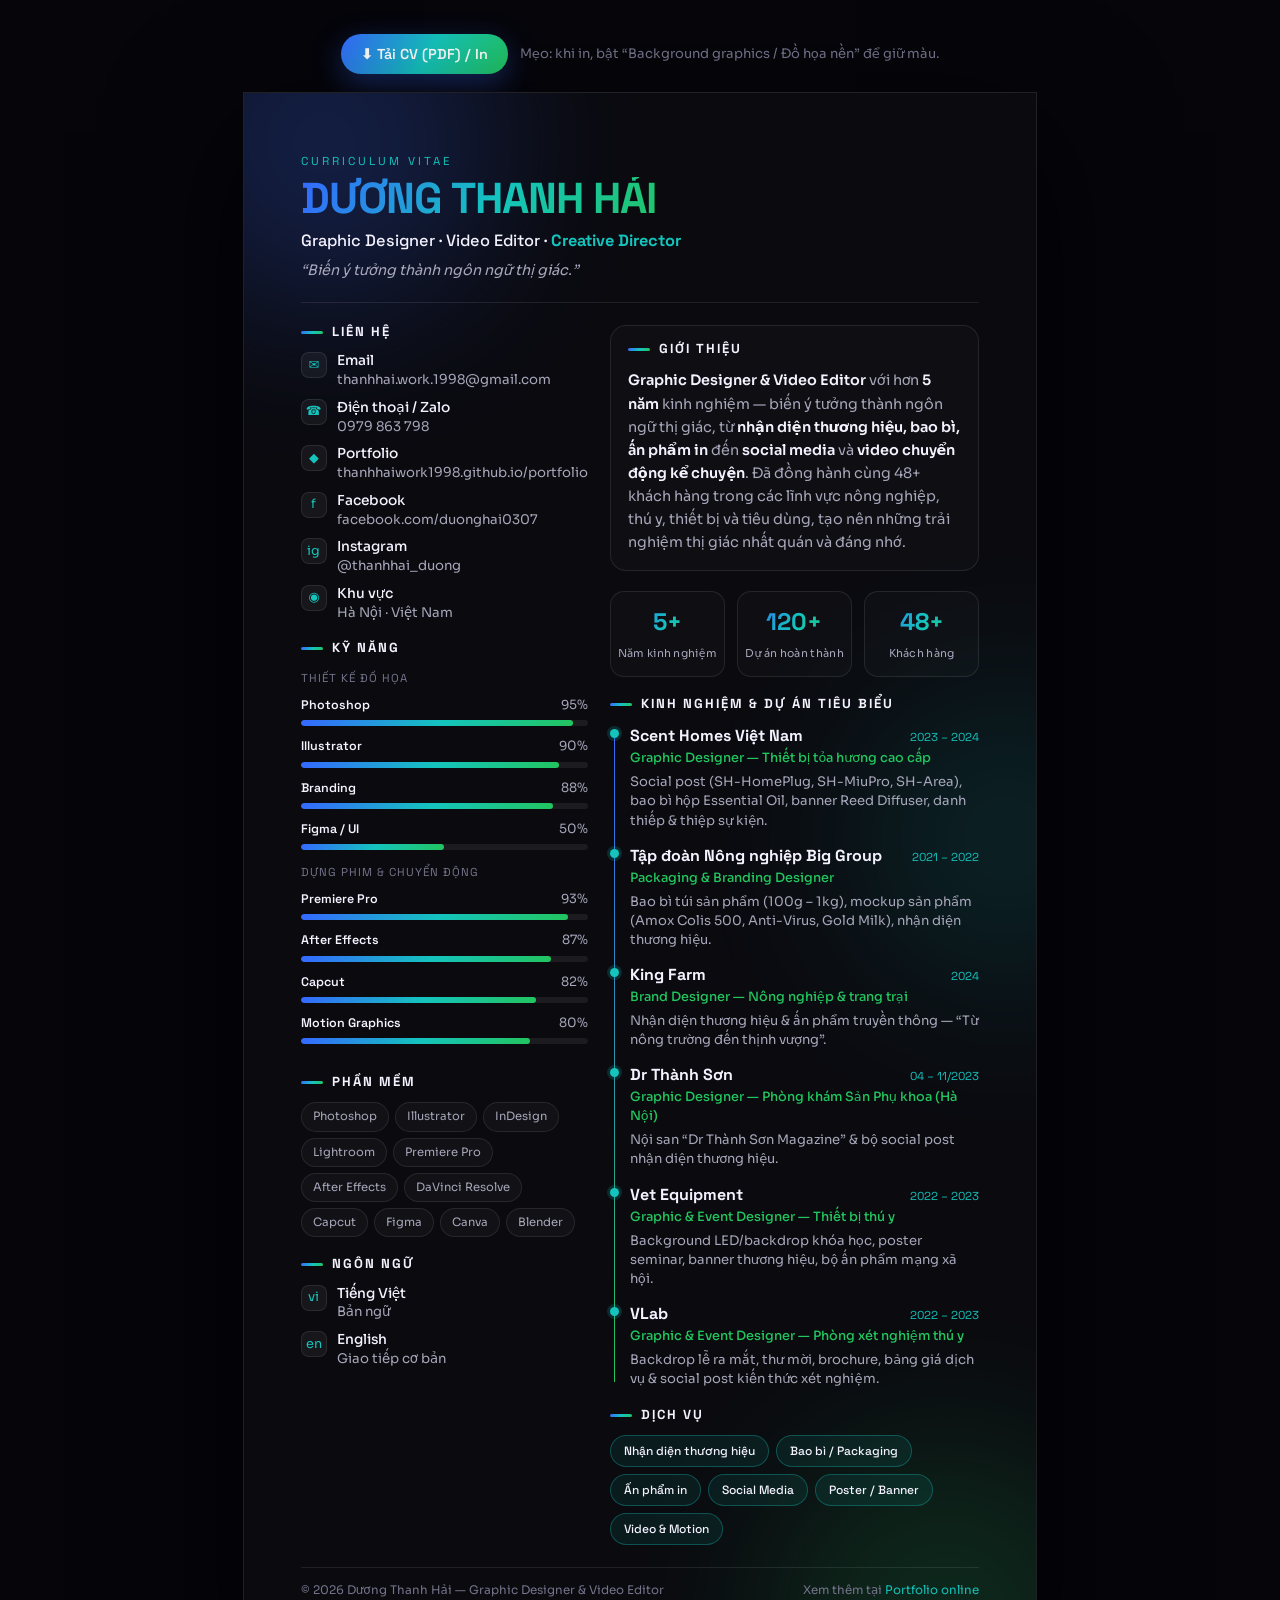
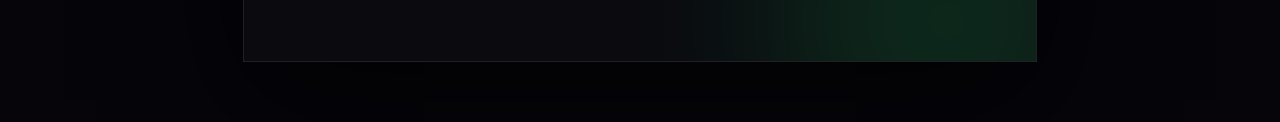
==== cv.html @ 32dd599b "Sửa năm Big Group trong CV: 2021-2022 Co-Authored-By: Claude Opus 4.8 <noreply@anthropic.com>" ====
<!DOCTYPE html>
<html lang="vi">
<head>
  <meta charset="UTF-8" />
  <meta name="viewport" content="width=device-width, initial-scale=1.0" />
  <title>CV — Dương Thanh Hải · Graphic Designer & Video Editor</title>
  <link rel="preconnect" href="https://fonts.googleapis.com" />
  <link rel="preconnect" href="https://fonts.gstatic.com" crossorigin />
  <link href="https://fonts.googleapis.com/css2?family=Space+Grotesk:wght@400;500;600;700&family=Sora:wght@300;400;500;600;700&display=swap" rel="stylesheet" />
  <style>
    :root{
      --bg:#0a0a0f; --panel:#111119; --ink:#f4f2ff; --muted:#a7a6ba; --faint:#75748c;
      --line:rgba(255,255,255,.09);
      --c1:#3568ff; --c2:#14c4bd; --c3:#22c55e;
      --grad:linear-gradient(120deg,#3568ff,#14c4bd 52%,#22c55e);
      --ease:cubic-bezier(.2,.7,.2,1);
    }
    *,*::before,*::after{box-sizing:border-box;margin:0;padding:0}
    html,body{background:#05050a;color:var(--ink);font-family:'Sora',system-ui,sans-serif;-webkit-font-smoothing:antialiased;line-height:1.5}
    h1,h2,h3,h4{font-family:'Space Grotesk',sans-serif;line-height:1.1;font-weight:700}
    a{color:inherit;text-decoration:none}

    /* ===== Screen shell ===== */
    .shell{display:flex;flex-direction:column;align-items:center;gap:18px;padding:34px 16px 60px}
    .toolbar-print{display:flex;gap:12px;align-items:center;flex-wrap:wrap;justify-content:center}
    .toolbar-print span{color:var(--faint);font-size:.82rem}
    .btn-print{display:inline-flex;align-items:center;gap:9px;padding:11px 20px;border-radius:100px;
      background:var(--grad);color:#fff;font-family:'Space Grotesk';font-weight:600;font-size:.9rem;cursor:pointer;border:0;
      box-shadow:0 10px 30px rgba(53,104,255,.35);transition:transform .3s var(--ease),box-shadow .3s}
    .btn-print:hover{transform:translateY(-2px);box-shadow:0 16px 40px rgba(20,196,189,.4)}

    /* ===== A4 page ===== */
    .page{position:relative;width:210mm;min-height:297mm;background:var(--bg);overflow:hidden;
      box-shadow:0 40px 120px rgba(0,0,0,.6);border:1px solid var(--line)}
    /* aurora glows */
    .page::before,.page::after{content:'';position:absolute;border-radius:50%;filter:blur(80px);z-index:0;pointer-events:none}
    .page::before{width:340px;height:340px;background:var(--c1);opacity:.22;top:-120px;left:-90px}
    .page::after{width:360px;height:360px;background:var(--c3);opacity:.16;bottom:-140px;right:-90px}
    .glow-t{position:absolute;width:300px;height:300px;border-radius:50%;filter:blur(90px);background:var(--c2);opacity:.14;top:38%;right:-120px;z-index:0;pointer-events:none}
    .page__inner{position:relative;z-index:1;padding:16mm 15mm}

    /* ===== Header ===== */
    .head{display:flex;justify-content:space-between;align-items:center;gap:22px;
      padding-bottom:20px;margin-bottom:22px;border-bottom:1px solid var(--line)}
    .eyebrow{font-family:'Space Grotesk';font-size:.72rem;letter-spacing:3px;text-transform:uppercase;color:var(--c2);margin-bottom:6px}
    .name{font-size:2.7rem;letter-spacing:-1px;line-height:1;
      background:var(--grad);-webkit-background-clip:text;background-clip:text;color:transparent}
    .role{font-family:'Space Grotesk';font-weight:500;font-size:1.02rem;color:var(--ink);margin-top:9px}
    .role b{color:var(--c2)}
    .tagline{color:var(--muted);font-size:.9rem;margin-top:7px;font-style:italic}
    .avatar{width:112px;height:112px;flex-shrink:0;border-radius:22px;overflow:hidden;
      border:1.5px solid transparent;background:
        linear-gradient(var(--panel),var(--panel)) padding-box,
        var(--grad) border-box;box-shadow:0 14px 34px rgba(0,0,0,.5)}
    .avatar img{width:100%;height:100%;object-fit:cover;object-position:center top}

    /* ===== Body grid ===== */
    .grid{display:grid;grid-template-columns:1fr 1.72fr;gap:22px}
    .col-side{display:flex;flex-direction:column;gap:20px}
    .col-main{display:flex;flex-direction:column;gap:20px}

    .sec__title{display:flex;align-items:center;gap:9px;font-family:'Space Grotesk';font-weight:700;
      font-size:.82rem;letter-spacing:2px;text-transform:uppercase;color:var(--ink);margin-bottom:13px}
    .sec__title::before{content:'';width:22px;height:3px;border-radius:2px;background:var(--grad);flex-shrink:0}

    /* contact */
    .contact{display:flex;flex-direction:column;gap:10px}
    .contact li{display:flex;align-items:flex-start;gap:10px;font-size:.83rem;color:var(--muted);list-style:none;line-height:1.35}
    .contact .ic{width:26px;height:26px;flex-shrink:0;border-radius:8px;display:grid;place-items:center;font-size:.8rem;
      background:rgba(255,255,255,.05);border:1px solid var(--line);color:var(--c2)}
    .contact b{display:block;color:var(--ink);font-weight:500;font-size:.86rem}

    /* skills */
    .skill{margin-bottom:11px}
    .skill__lbl{display:flex;justify-content:space-between;font-size:.8rem;margin-bottom:5px;color:var(--muted)}
    .skill__lbl b{color:var(--ink);font-weight:600;font-family:'Space Grotesk';font-size:.78rem}
    .bar{height:6px;border-radius:100px;background:rgba(255,255,255,.07);overflow:hidden}
    .bar i{display:block;height:100%;border-radius:100px;background:var(--grad)}
    .subcap{font-family:'Space Grotesk';font-size:.72rem;letter-spacing:1px;text-transform:uppercase;color:var(--faint);margin:14px 0 9px}

    /* tools + tags */
    .tags{display:flex;flex-wrap:wrap;gap:6px}
    .tags span{font-size:.72rem;padding:5px 11px;border-radius:100px;color:var(--muted);
      border:1px solid var(--line);background:rgba(255,255,255,.03)}

    /* panel card */
    .card{background:rgba(255,255,255,.02);border:1px solid var(--line);border-radius:16px;padding:16px 17px}

    /* profile */
    .profile{color:var(--muted);font-size:.9rem;line-height:1.6}
    .profile strong{color:var(--ink);font-weight:600}

    /* stats */
    .stats{display:grid;grid-template-columns:repeat(3,1fr);gap:12px}
    .stat{text-align:center;padding:12px 6px;border-radius:14px;border:1px solid var(--line);background:rgba(255,255,255,.02)}
    .stat b{display:block;font-family:'Space Grotesk';font-size:1.5rem;font-weight:700;
      background:var(--grad);-webkit-background-clip:text;background-clip:text;color:transparent}
    .stat span{font-size:.68rem;color:var(--muted);letter-spacing:.3px}

    /* experience timeline */
    .exp{position:relative;padding-left:20px}
    .exp::before{content:'';position:absolute;left:4px;top:6px;bottom:6px;width:1.5px;background:linear-gradient(var(--c1),var(--c3))}
    .job{position:relative;padding-bottom:14px}
    .job:last-child{padding-bottom:0}
    .job::before{content:'';position:absolute;left:-19.5px;top:5px;width:9px;height:9px;border-radius:50%;
      background:var(--c2);box-shadow:0 0 0 3px rgba(20,196,189,.18)}
    .job__top{display:flex;justify-content:space-between;align-items:baseline;gap:10px;flex-wrap:wrap}
    .job__name{font-family:'Space Grotesk';font-weight:700;font-size:1rem;color:var(--ink)}
    .job__when{font-family:'Space Grotesk';font-size:.72rem;color:var(--c2);white-space:nowrap}
    .job__role{font-size:.8rem;color:var(--c3);font-weight:500;margin:1px 0 4px}
    .job__desc{font-size:.82rem;color:var(--muted);line-height:1.45}

    /* services chips */
    .svc{display:flex;flex-wrap:wrap;gap:7px}
    .svc span{font-family:'Space Grotesk';font-size:.75rem;font-weight:500;padding:6px 13px;border-radius:100px;
      color:var(--ink);border:1px solid color-mix(in srgb,var(--c2) 32%,transparent);
      background:color-mix(in srgb,var(--c2) 9%,transparent)}

    .foot{margin-top:22px;padding-top:14px;border-top:1px solid var(--line);
      display:flex;justify-content:space-between;align-items:center;gap:12px;flex-wrap:wrap;
      font-size:.74rem;color:var(--faint)}
    .foot a{color:var(--c2)}

    /* ===== Print ===== */
    @page{size:A4;margin:0}
    @media print{
      html,body{background:#fff}
      .shell{padding:0;gap:0}
      .toolbar-print{display:none}
      .page{width:210mm;min-height:297mm;box-shadow:none;border:0;break-inside:avoid}
      *{-webkit-print-color-adjust:exact !important;print-color-adjust:exact !important}
    }
    @media (max-width:820px){
      .page{width:100%;min-height:auto}
      .grid{grid-template-columns:1fr}
      .name{font-size:2.1rem}
      .page__inner{padding:26px 20px}
    }
  </style>
</head>
<body>
  <div class="shell">
    <div class="toolbar-print">
      <button class="btn-print" onclick="window.print()">⬇ Tải CV (PDF) / In</button>
      <span>Mẹo: khi in, bật “Background graphics / Đồ họa nền” để giữ màu.</span>
    </div>

    <!-- ================= A4 PAGE ================= -->
    <div class="page">
      <div class="glow-t"></div>
      <div class="page__inner">

        <!-- Header -->
        <header class="head">
          <div>
            <p class="eyebrow">Curriculum Vitae</p>
            <h1 class="name">DƯƠNG THANH HẢI</h1>
            <p class="role">Graphic Designer · Video Editor · <b>Creative Director</b></p>
            <p class="tagline">“Biến ý tưởng thành ngôn ngữ thị giác.”</p>
          </div>
          <div class="avatar">
            <img src="assets/avatar.jpg" alt="Dương Thanh Hải" onerror="this.parentNode.style.display='none'" />
          </div>
        </header>

        <div class="grid">
          <!-- ============ SIDEBAR ============ -->
          <aside class="col-side">
            <section>
              <h2 class="sec__title">Liên hệ</h2>
              <ul class="contact">
                <li><span class="ic">✉</span><span><b>Email</b>thanhhai.work.1998@gmail.com</span></li>
                <li><span class="ic">☎</span><span><b>Điện thoại / Zalo</b>0979 863 798</span></li>
                <li><span class="ic">◆</span><span><b>Portfolio</b>thanhhaiwork1998.github.io/portfolio</span></li>
                <li><span class="ic">f</span><span><b>Facebook</b>facebook.com/duonghai0307</span></li>
                <li><span class="ic">ig</span><span><b>Instagram</b>@thanhhai_duong</span></li>
                <li><span class="ic">◉</span><span><b>Khu vực</b>Hà Nội · Việt Nam</span></li>
              </ul>
            </section>

            <section>
              <h2 class="sec__title">Kỹ năng</h2>
              <p class="subcap">Thiết kế đồ họa</p>
              <div class="skill"><div class="skill__lbl"><b>Photoshop</b><span>95%</span></div><div class="bar"><i style="width:95%"></i></div></div>
              <div class="skill"><div class="skill__lbl"><b>Illustrator</b><span>90%</span></div><div class="bar"><i style="width:90%"></i></div></div>
              <div class="skill"><div class="skill__lbl"><b>Branding</b><span>88%</span></div><div class="bar"><i style="width:88%"></i></div></div>
              <div class="skill"><div class="skill__lbl"><b>Figma / UI</b><span>50%</span></div><div class="bar"><i style="width:50%"></i></div></div>
              <p class="subcap">Dựng phim &amp; chuyển động</p>
              <div class="skill"><div class="skill__lbl"><b>Premiere Pro</b><span>93%</span></div><div class="bar"><i style="width:93%"></i></div></div>
              <div class="skill"><div class="skill__lbl"><b>After Effects</b><span>87%</span></div><div class="bar"><i style="width:87%"></i></div></div>
              <div class="skill"><div class="skill__lbl"><b>Capcut</b><span>82%</span></div><div class="bar"><i style="width:82%"></i></div></div>
              <div class="skill"><div class="skill__lbl"><b>Motion Graphics</b><span>80%</span></div><div class="bar"><i style="width:80%"></i></div></div>
            </section>

            <section>
              <h2 class="sec__title">Phần mềm</h2>
              <div class="tags">
                <span>Photoshop</span><span>Illustrator</span><span>InDesign</span><span>Lightroom</span>
                <span>Premiere Pro</span><span>After Effects</span><span>DaVinci Resolve</span>
                <span>Capcut</span><span>Figma</span><span>Canva</span><span>Blender</span>
              </div>
            </section>

            <section>
              <h2 class="sec__title">Ngôn ngữ</h2>
              <ul class="contact">
                <li><span class="ic">vi</span><span><b>Tiếng Việt</b>Bản ngữ</span></li>
                <li><span class="ic">en</span><span><b>English</b>Giao tiếp cơ bản</span></li>
              </ul>
            </section>
          </aside>

          <!-- ============ MAIN ============ -->
          <main class="col-main">
            <section class="card">
              <h2 class="sec__title">Giới thiệu</h2>
              <p class="profile">
                <strong>Graphic Designer &amp; Video Editor</strong> với hơn <strong>5 năm</strong> kinh nghiệm —
                biến ý tưởng thành ngôn ngữ thị giác, từ <strong>nhận diện thương hiệu, bao bì, ấn phẩm in</strong>
                đến <strong>social media</strong> và <strong>video chuyển động kể chuyện</strong>. Đã đồng hành cùng
                48+ khách hàng trong các lĩnh vực nông nghiệp, thú y, thiết bị và tiêu dùng, tạo nên những
                trải nghiệm thị giác nhất quán và đáng nhớ.
              </p>
            </section>

            <section>
              <div class="stats">
                <div class="stat"><b>5+</b><span>Năm kinh nghiệm</span></div>
                <div class="stat"><b>120+</b><span>Dự án hoàn thành</span></div>
                <div class="stat"><b>48+</b><span>Khách hàng</span></div>
              </div>
            </section>

            <section>
              <h2 class="sec__title">Kinh nghiệm &amp; Dự án tiêu biểu</h2>
              <div class="exp">
                <div class="job">
                  <div class="job__top"><span class="job__name">Scent Homes Việt Nam</span><span class="job__when">2023 – 2024</span></div>
                  <p class="job__role">Graphic Designer — Thiết bị tỏa hương cao cấp</p>
                  <p class="job__desc">Social post (SH-HomePlug, SH-MiuPro, SH-Area), bao bì hộp Essential Oil, banner Reed Diffuser, danh thiếp &amp; thiệp sự kiện.</p>
                </div>
                <div class="job">
                  <div class="job__top"><span class="job__name">Tập đoàn Nông nghiệp Big Group</span><span class="job__when">2021 – 2022</span></div>
                  <p class="job__role">Packaging &amp; Branding Designer</p>
                  <p class="job__desc">Bao bì túi sản phẩm (100g – 1kg), mockup sản phẩm (Amox Colis 500, Anti-Virus, Gold Milk), nhận diện thương hiệu.</p>
                </div>
                <div class="job">
                  <div class="job__top"><span class="job__name">King Farm</span><span class="job__when">2024</span></div>
                  <p class="job__role">Brand Designer — Nông nghiệp &amp; trang trại</p>
                  <p class="job__desc">Nhận diện thương hiệu &amp; ấn phẩm truyền thông — “Từ nông trường đến thịnh vượng”.</p>
                </div>
                <div class="job">
                  <div class="job__top"><span class="job__name">Dr Thành Sơn</span><span class="job__when">04 – 11/2023</span></div>
                  <p class="job__role">Graphic Designer — Phòng khám Sản Phụ khoa (Hà Nội)</p>
                  <p class="job__desc">Nội san “Dr Thành Sơn Magazine” &amp; bộ social post nhận diện thương hiệu.</p>
                </div>
                <div class="job">
                  <div class="job__top"><span class="job__name">Vet Equipment</span><span class="job__when">2022 – 2023</span></div>
                  <p class="job__role">Graphic &amp; Event Designer — Thiết bị thú y</p>
                  <p class="job__desc">Background LED/backdrop khóa học, poster seminar, banner thương hiệu, bộ ấn phẩm mạng xã hội.</p>
                </div>
                <div class="job">
                  <div class="job__top"><span class="job__name">VLab</span><span class="job__when">2022 – 2023</span></div>
                  <p class="job__role">Graphic &amp; Event Designer — Phòng xét nghiệm thú y</p>
                  <p class="job__desc">Backdrop lễ ra mắt, thư mời, brochure, bảng giá dịch vụ &amp; social post kiến thức xét nghiệm.</p>
                </div>
              </div>
            </section>

            <section>
              <h2 class="sec__title">Dịch vụ</h2>
              <div class="svc">
                <span>Nhận diện thương hiệu</span><span>Bao bì / Packaging</span><span>Ấn phẩm in</span>
                <span>Social Media</span><span>Poster / Banner</span><span>Video &amp; Motion</span>
              </div>
            </section>
          </main>
        </div>

        <footer class="foot">
          <span>© 2026 Dương Thanh Hải — Graphic Designer &amp; Video Editor</span>
          <span>Xem thêm tại <a href="https://thanhhaiwork1998.github.io/portfolio/">Portfolio online</a></span>
        </footer>

      </div>
    </div>
  </div>
</body>
</html>
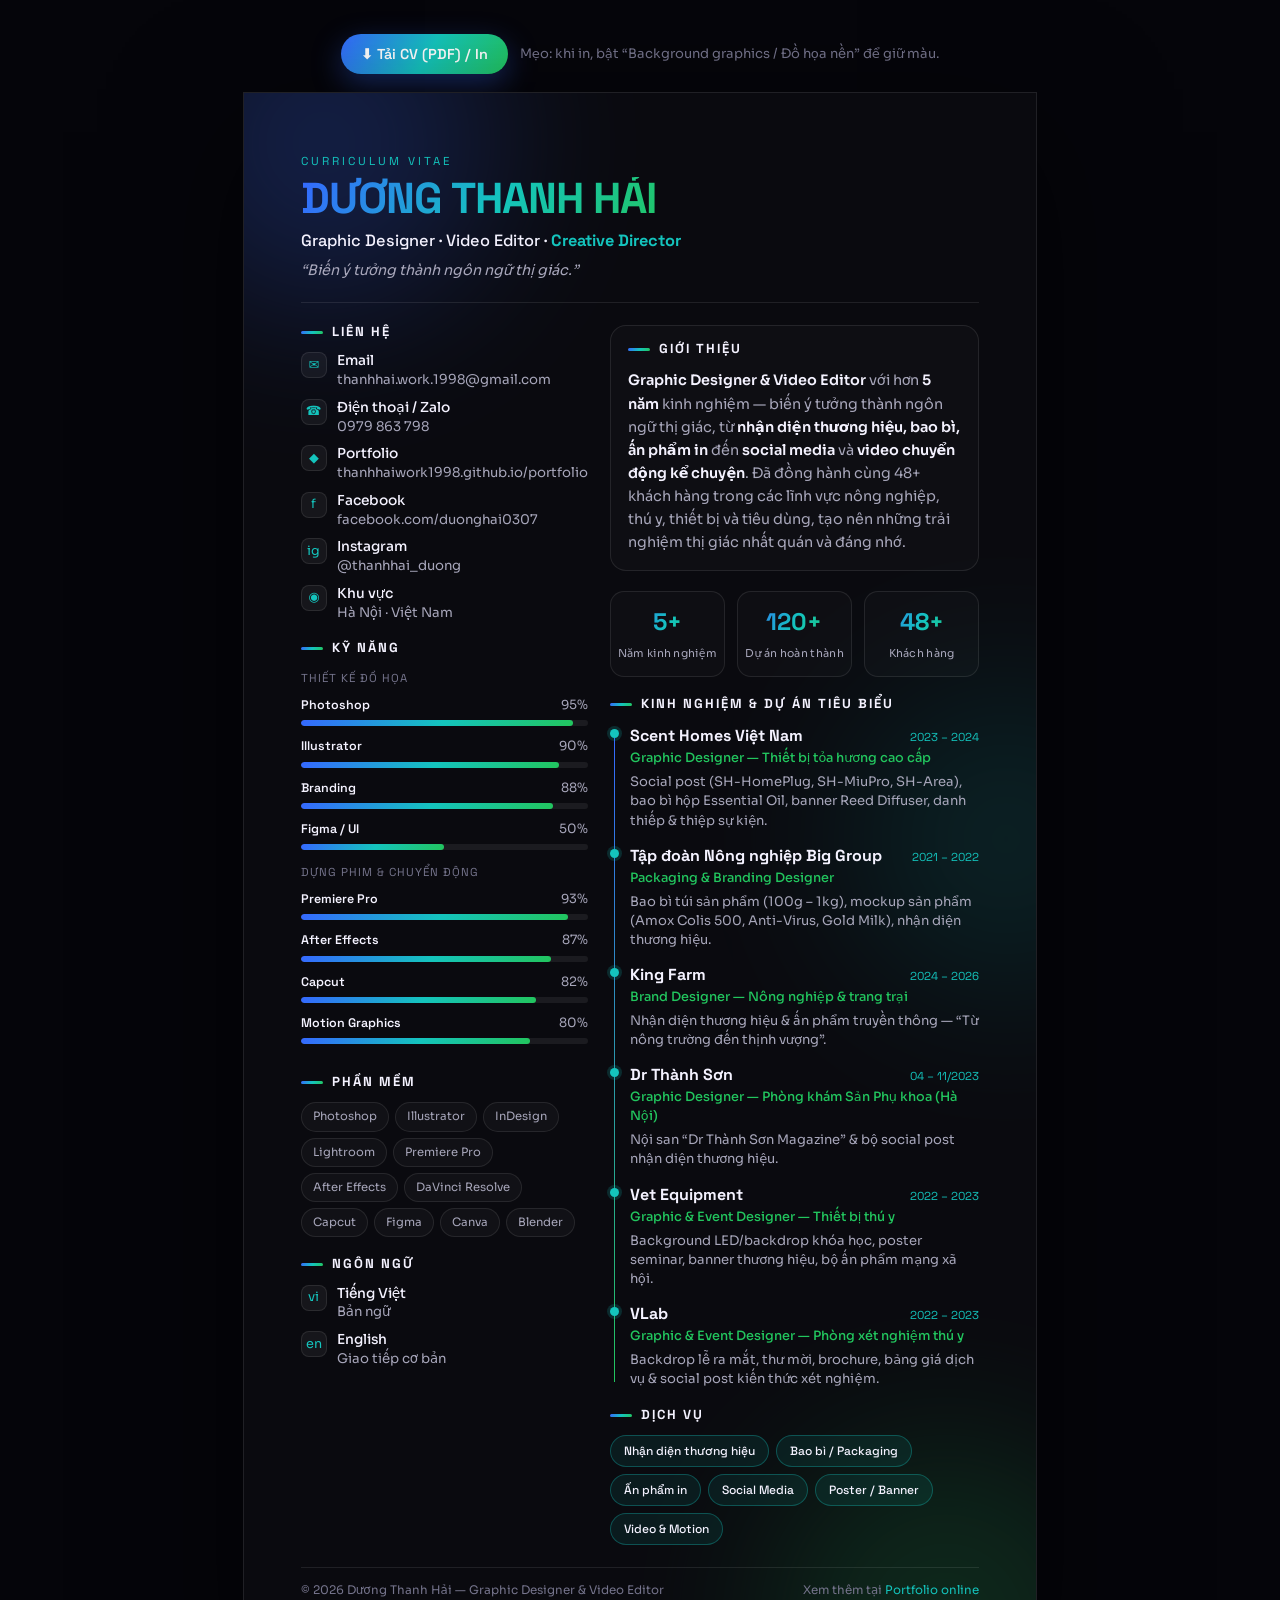
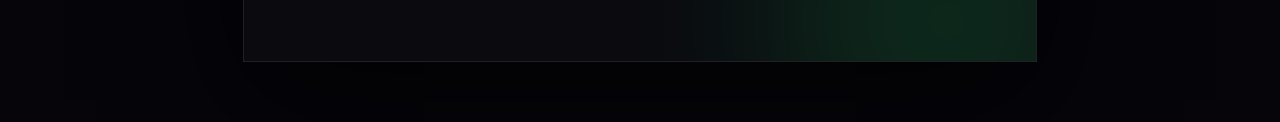
==== commit 00ea3da3: "Sửa năm King Farm trong CV: 2024-2026 Co-Authored-By: Claude Opus 4.8 <noreply@anthropic.com>" ====
--- a/cv.html
+++ b/cv.html
@@ -245,7 +245,7 @@
                   <p class="job__desc">Bao bì túi sản phẩm (100g – 1kg), mockup sản phẩm (Amox Colis 500, Anti-Virus, Gold Milk), nhận diện thương hiệu.</p>
                 </div>
                 <div class="job">
-                  <div class="job__top"><span class="job__name">King Farm</span><span class="job__when">2024</span></div>
+                  <div class="job__top"><span class="job__name">King Farm</span><span class="job__when">2024 – 2026</span></div>
                   <p class="job__role">Brand Designer — Nông nghiệp &amp; trang trại</p>
                   <p class="job__desc">Nhận diện thương hiệu &amp; ấn phẩm truyền thông — “Từ nông trường đến thịnh vượng”.</p>
                 </div>
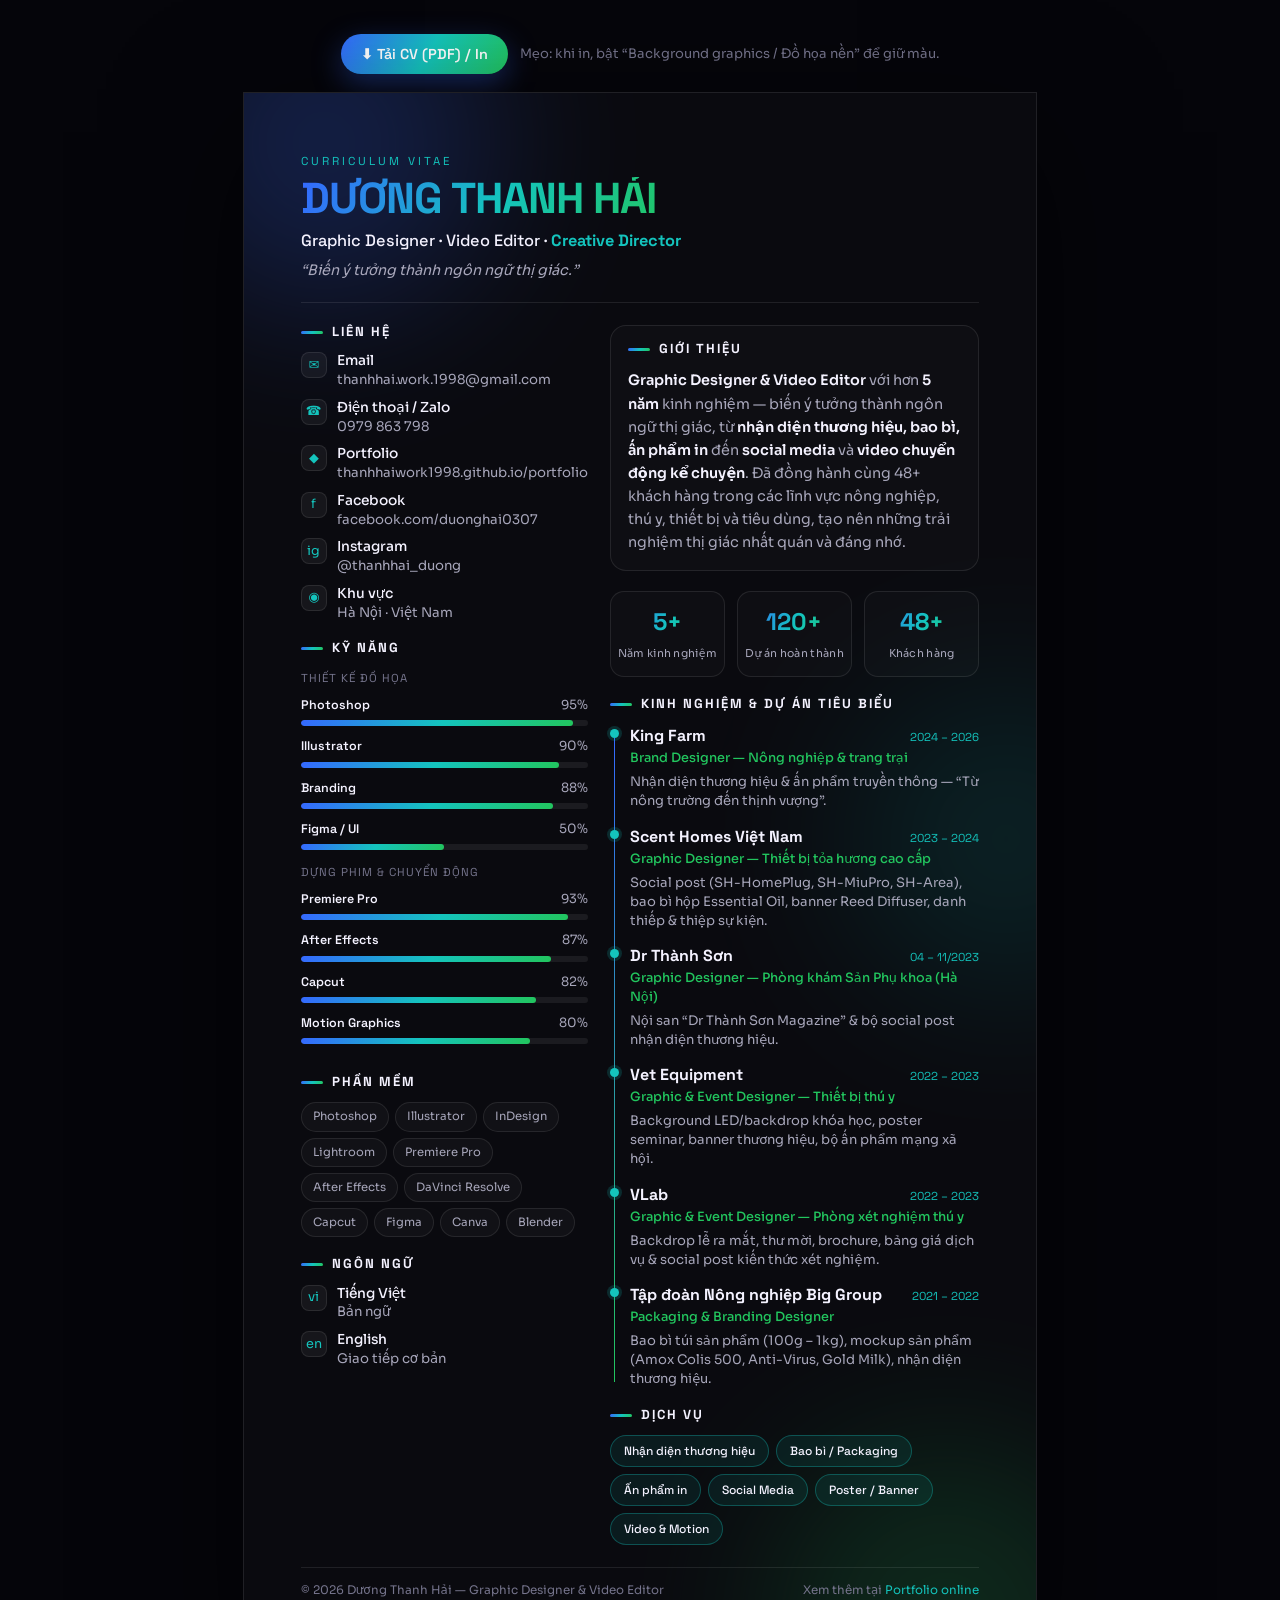
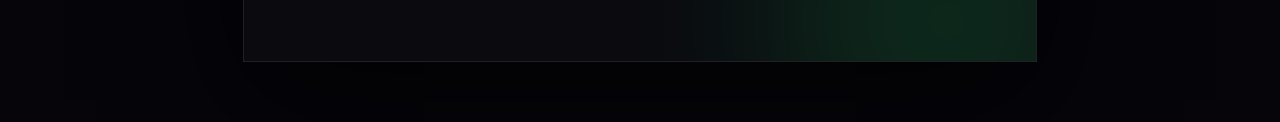
==== commit c3afe860: "Sắp lại kinh nghiệm CV theo thứ tự thời gian giảm dần Co-Authored-By: Claude Opus 4.8 <noreply@anthr" ====
--- a/cv.html
+++ b/cv.html
@@ -235,34 +235,34 @@
               <h2 class="sec__title">Kinh nghiệm &amp; Dự án tiêu biểu</h2>
               <div class="exp">
                 <div class="job">
+                  <div class="job__top"><span class="job__name">King Farm</span><span class="job__when">2024 – 2026</span></div>
+                  <p class="job__role">Brand Designer — Nông nghiệp &amp; trang trại</p>
+                  <p class="job__desc">Nhận diện thương hiệu &amp; ấn phẩm truyền thông — “Từ nông trường đến thịnh vượng”.</p>
+                </div>
+                <div class="job">
                   <div class="job__top"><span class="job__name">Scent Homes Việt Nam</span><span class="job__when">2023 – 2024</span></div>
                   <p class="job__role">Graphic Designer — Thiết bị tỏa hương cao cấp</p>
                   <p class="job__desc">Social post (SH-HomePlug, SH-MiuPro, SH-Area), bao bì hộp Essential Oil, banner Reed Diffuser, danh thiếp &amp; thiệp sự kiện.</p>
                 </div>
                 <div class="job">
+                  <div class="job__top"><span class="job__name">Dr Thành Sơn</span><span class="job__when">04 – 11/2023</span></div>
+                  <p class="job__role">Graphic Designer — Phòng khám Sản Phụ khoa (Hà Nội)</p>
+                  <p class="job__desc">Nội san “Dr Thành Sơn Magazine” &amp; bộ social post nhận diện thương hiệu.</p>
+                </div>
+                <div class="job">
+                  <div class="job__top"><span class="job__name">Vet Equipment</span><span class="job__when">2022 – 2023</span></div>
+                  <p class="job__role">Graphic &amp; Event Designer — Thiết bị thú y</p>
+                  <p class="job__desc">Background LED/backdrop khóa học, poster seminar, banner thương hiệu, bộ ấn phẩm mạng xã hội.</p>
+                </div>
+                <div class="job">
+                  <div class="job__top"><span class="job__name">VLab</span><span class="job__when">2022 – 2023</span></div>
+                  <p class="job__role">Graphic &amp; Event Designer — Phòng xét nghiệm thú y</p>
+                  <p class="job__desc">Backdrop lễ ra mắt, thư mời, brochure, bảng giá dịch vụ &amp; social post kiến thức xét nghiệm.</p>
+                </div>
+                <div class="job">
                   <div class="job__top"><span class="job__name">Tập đoàn Nông nghiệp Big Group</span><span class="job__when">2021 – 2022</span></div>
                   <p class="job__role">Packaging &amp; Branding Designer</p>
                   <p class="job__desc">Bao bì túi sản phẩm (100g – 1kg), mockup sản phẩm (Amox Colis 500, Anti-Virus, Gold Milk), nhận diện thương hiệu.</p>
-                </div>
-                <div class="job">
-                  <div class="job__top"><span class="job__name">King Farm</span><span class="job__when">2024 – 2026</span></div>
-                  <p class="job__role">Brand Designer — Nông nghiệp &amp; trang trại</p>
-                  <p class="job__desc">Nhận diện thương hiệu &amp; ấn phẩm truyền thông — “Từ nông trường đến thịnh vượng”.</p>
-                </div>
-                <div class="job">
-                  <div class="job__top"><span class="job__name">Dr Thành Sơn</span><span class="job__when">04 – 11/2023</span></div>
-                  <p class="job__role">Graphic Designer — Phòng khám Sản Phụ khoa (Hà Nội)</p>
-                  <p class="job__desc">Nội san “Dr Thành Sơn Magazine” &amp; bộ social post nhận diện thương hiệu.</p>
-                </div>
-                <div class="job">
-                  <div class="job__top"><span class="job__name">Vet Equipment</span><span class="job__when">2022 – 2023</span></div>
-                  <p class="job__role">Graphic &amp; Event Designer — Thiết bị thú y</p>
-                  <p class="job__desc">Background LED/backdrop khóa học, poster seminar, banner thương hiệu, bộ ấn phẩm mạng xã hội.</p>
-                </div>
-                <div class="job">
-                  <div class="job__top"><span class="job__name">VLab</span><span class="job__when">2022 – 2023</span></div>
-                  <p class="job__role">Graphic &amp; Event Designer — Phòng xét nghiệm thú y</p>
-                  <p class="job__desc">Backdrop lễ ra mắt, thư mời, brochure, bảng giá dịch vụ &amp; social post kiến thức xét nghiệm.</p>
                 </div>
               </div>
             </section>
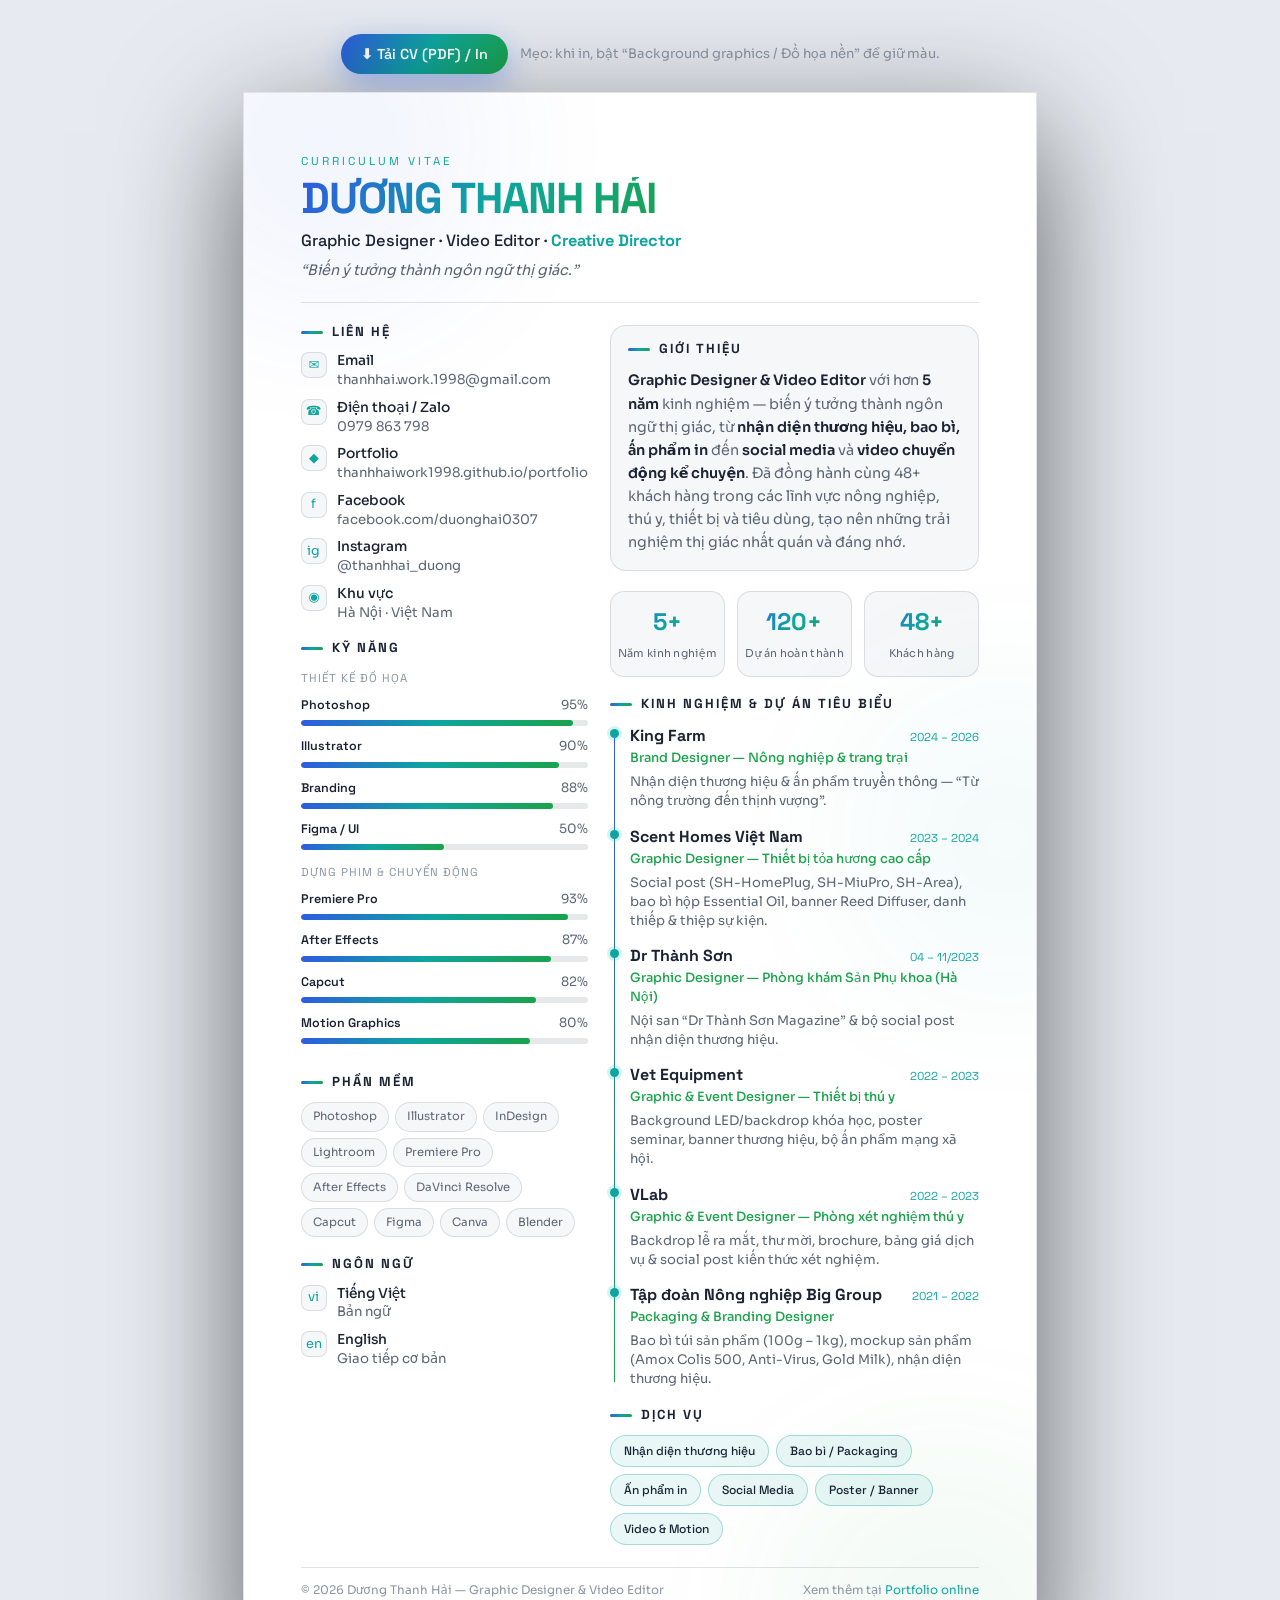
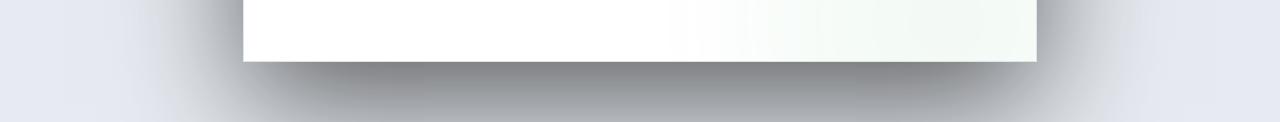
==== commit 4f956d4a: "CV: đổi nền trắng cho in ấn, ẩn quầng sáng khi in Co-Authored-By: Claude Opus 4.8 <noreply@anthropic" ====
--- a/cv.html
+++ b/cv.html
@@ -9,14 +9,15 @@
   <link href="https://fonts.googleapis.com/css2?family=Space+Grotesk:wght@400;500;600;700&family=Sora:wght@300;400;500;600;700&display=swap" rel="stylesheet" />
   <style>
     :root{
-      --bg:#0a0a0f; --panel:#111119; --ink:#f4f2ff; --muted:#a7a6ba; --faint:#75748c;
-      --line:rgba(255,255,255,.09);
-      --c1:#3568ff; --c2:#14c4bd; --c3:#22c55e;
-      --grad:linear-gradient(120deg,#3568ff,#14c4bd 52%,#22c55e);
+      --bg:#ffffff; --panel:#eef2f7; --ink:#1a2233; --muted:#5b6575; --faint:#8b94a3;
+      --line:rgba(20,30,55,.12);
+      --surface:rgba(20,30,55,.035); --track:rgba(20,30,55,.1);
+      --c1:#2f5be0; --c2:#0ea5a0; --c3:#1aa34a;
+      --grad:linear-gradient(120deg,#2f5be0,#0ea5a0 50%,#1aa34a);
       --ease:cubic-bezier(.2,.7,.2,1);
     }
     *,*::before,*::after{box-sizing:border-box;margin:0;padding:0}
-    html,body{background:#05050a;color:var(--ink);font-family:'Sora',system-ui,sans-serif;-webkit-font-smoothing:antialiased;line-height:1.5}
+    html,body{background:#e7ebf1;color:var(--ink);font-family:'Sora',system-ui,sans-serif;-webkit-font-smoothing:antialiased;line-height:1.5}
     h1,h2,h3,h4{font-family:'Space Grotesk',sans-serif;line-height:1.1;font-weight:700}
     a{color:inherit;text-decoration:none}
 
@@ -34,9 +35,9 @@
       box-shadow:0 40px 120px rgba(0,0,0,.6);border:1px solid var(--line)}
     /* aurora glows */
     .page::before,.page::after{content:'';position:absolute;border-radius:50%;filter:blur(80px);z-index:0;pointer-events:none}
-    .page::before{width:340px;height:340px;background:var(--c1);opacity:.22;top:-120px;left:-90px}
-    .page::after{width:360px;height:360px;background:var(--c3);opacity:.16;bottom:-140px;right:-90px}
-    .glow-t{position:absolute;width:300px;height:300px;border-radius:50%;filter:blur(90px);background:var(--c2);opacity:.14;top:38%;right:-120px;z-index:0;pointer-events:none}
+    .page::before{width:340px;height:340px;background:var(--c1);opacity:.06;top:-120px;left:-90px}
+    .page::after{width:360px;height:360px;background:var(--c3);opacity:.05;bottom:-140px;right:-90px}
+    .glow-t{position:absolute;width:300px;height:300px;border-radius:50%;filter:blur(90px);background:var(--c2);opacity:.05;top:38%;right:-120px;z-index:0;pointer-events:none}
     .page__inner{position:relative;z-index:1;padding:16mm 15mm}
 
     /* ===== Header ===== */
@@ -67,24 +68,24 @@
     .contact{display:flex;flex-direction:column;gap:10px}
     .contact li{display:flex;align-items:flex-start;gap:10px;font-size:.83rem;color:var(--muted);list-style:none;line-height:1.35}
     .contact .ic{width:26px;height:26px;flex-shrink:0;border-radius:8px;display:grid;place-items:center;font-size:.8rem;
-      background:rgba(255,255,255,.05);border:1px solid var(--line);color:var(--c2)}
+      background:var(--surface);border:1px solid var(--line);color:var(--c2)}
     .contact b{display:block;color:var(--ink);font-weight:500;font-size:.86rem}
 
     /* skills */
     .skill{margin-bottom:11px}
     .skill__lbl{display:flex;justify-content:space-between;font-size:.8rem;margin-bottom:5px;color:var(--muted)}
     .skill__lbl b{color:var(--ink);font-weight:600;font-family:'Space Grotesk';font-size:.78rem}
-    .bar{height:6px;border-radius:100px;background:rgba(255,255,255,.07);overflow:hidden}
+    .bar{height:6px;border-radius:100px;background:var(--track);overflow:hidden}
     .bar i{display:block;height:100%;border-radius:100px;background:var(--grad)}
     .subcap{font-family:'Space Grotesk';font-size:.72rem;letter-spacing:1px;text-transform:uppercase;color:var(--faint);margin:14px 0 9px}
 
     /* tools + tags */
     .tags{display:flex;flex-wrap:wrap;gap:6px}
     .tags span{font-size:.72rem;padding:5px 11px;border-radius:100px;color:var(--muted);
-      border:1px solid var(--line);background:rgba(255,255,255,.03)}
+      border:1px solid var(--line);background:var(--surface)}
 
     /* panel card */
-    .card{background:rgba(255,255,255,.02);border:1px solid var(--line);border-radius:16px;padding:16px 17px}
+    .card{background:var(--surface);border:1px solid var(--line);border-radius:16px;padding:16px 17px}
 
     /* profile */
     .profile{color:var(--muted);font-size:.9rem;line-height:1.6}
@@ -92,7 +93,7 @@
 
     /* stats */
     .stats{display:grid;grid-template-columns:repeat(3,1fr);gap:12px}
-    .stat{text-align:center;padding:12px 6px;border-radius:14px;border:1px solid var(--line);background:rgba(255,255,255,.02)}
+    .stat{text-align:center;padding:12px 6px;border-radius:14px;border:1px solid var(--line);background:var(--surface)}
     .stat b{display:block;font-family:'Space Grotesk';font-size:1.5rem;font-weight:700;
       background:var(--grad);-webkit-background-clip:text;background-clip:text;color:transparent}
     .stat span{font-size:.68rem;color:var(--muted);letter-spacing:.3px}
@@ -128,6 +129,7 @@
       .shell{padding:0;gap:0}
       .toolbar-print{display:none}
       .page{width:210mm;min-height:297mm;box-shadow:none;border:0;break-inside:avoid}
+      .page::before,.page::after,.glow-t{display:none !important}
       *{-webkit-print-color-adjust:exact !important;print-color-adjust:exact !important}
     }
     @media (max-width:820px){
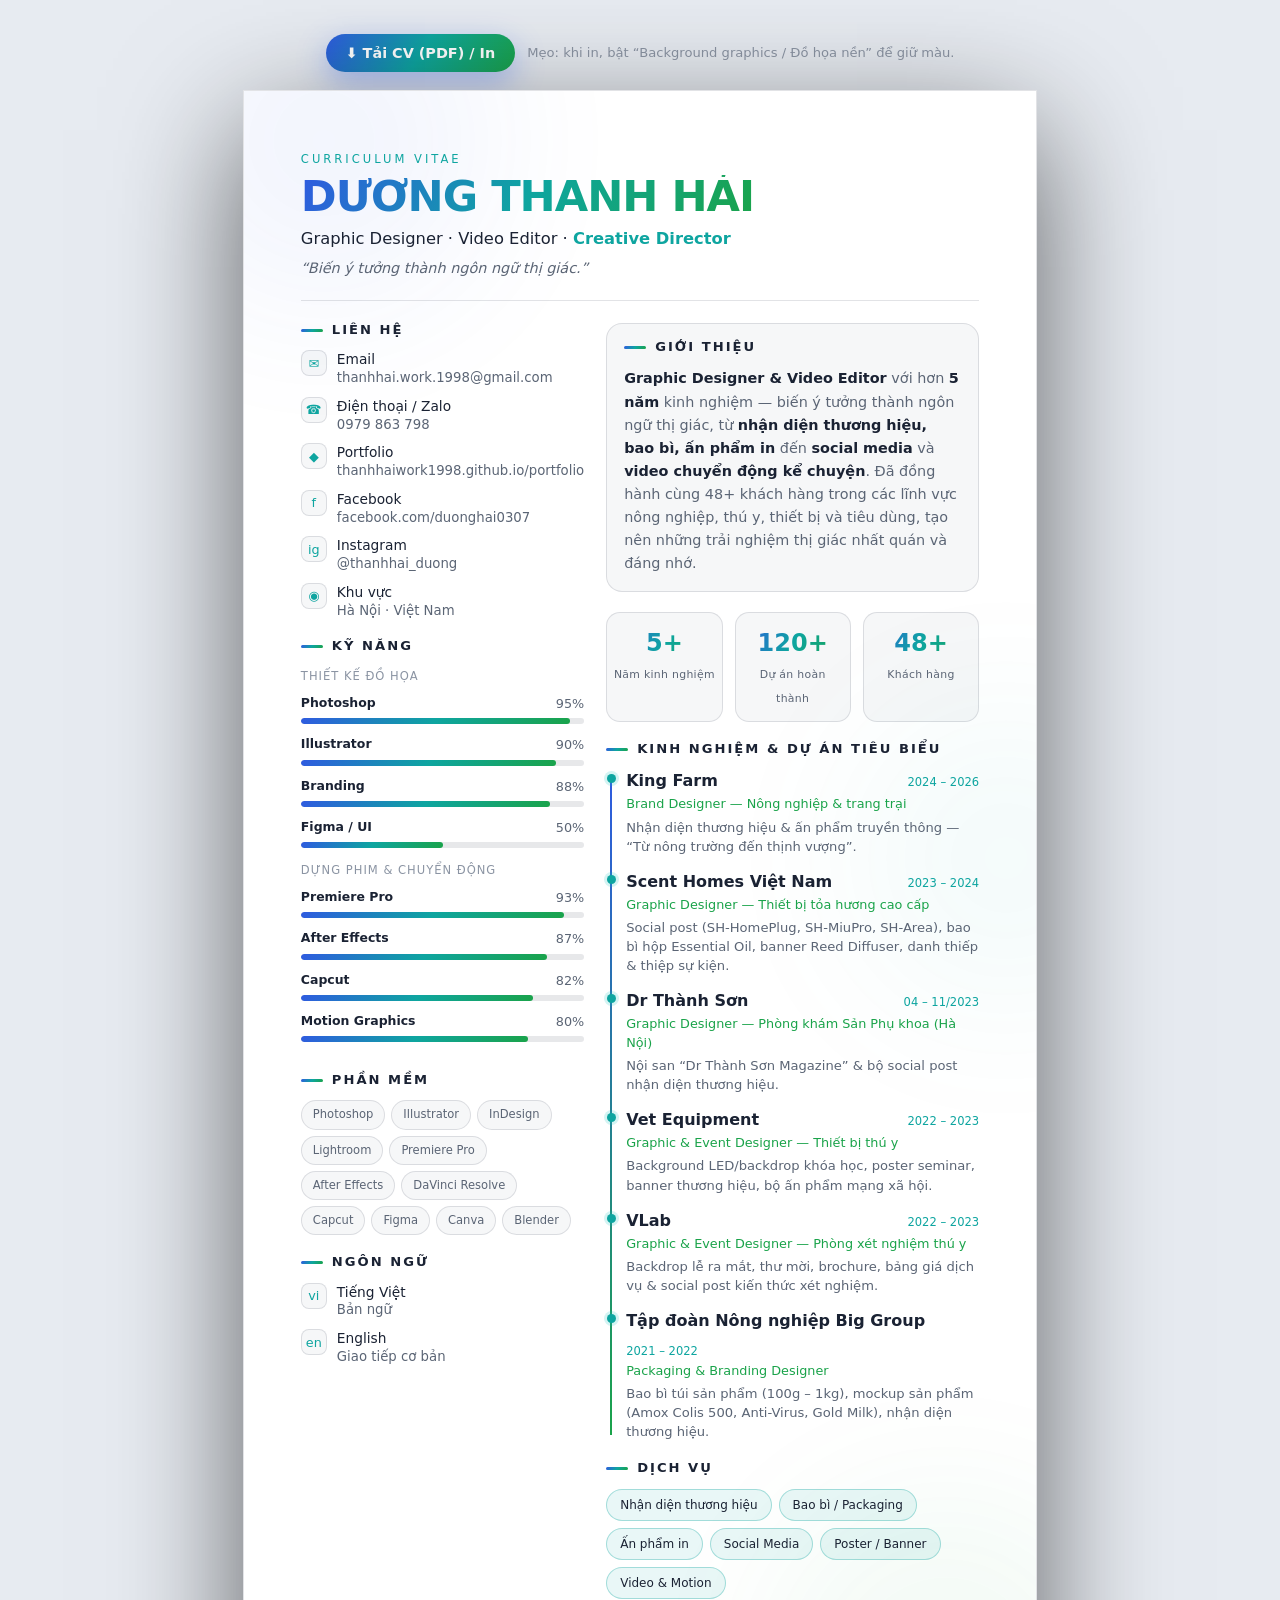
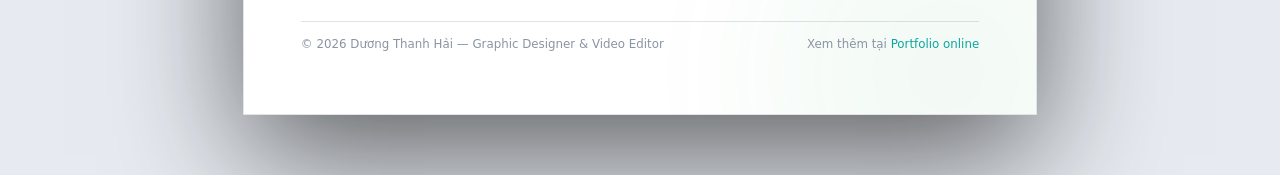
==== commit 326b8bf0: "CV: đổi toàn bộ font sang San Francisco (system) Co-Authored-By: Claude Opus 4.8 <noreply@anthropic." ====
--- a/cv.html
+++ b/cv.html
@@ -4,9 +4,6 @@
   <meta charset="UTF-8" />
   <meta name="viewport" content="width=device-width, initial-scale=1.0" />
   <title>CV — Dương Thanh Hải · Graphic Designer & Video Editor</title>
-  <link rel="preconnect" href="https://fonts.googleapis.com" />
-  <link rel="preconnect" href="https://fonts.gstatic.com" crossorigin />
-  <link href="https://fonts.googleapis.com/css2?family=Space+Grotesk:wght@400;500;600;700&family=Sora:wght@300;400;500;600;700&display=swap" rel="stylesheet" />
   <style>
     :root{
       --bg:#ffffff; --panel:#eef2f7; --ink:#1a2233; --muted:#5b6575; --faint:#8b94a3;
@@ -15,10 +12,11 @@
       --c1:#2f5be0; --c2:#0ea5a0; --c3:#1aa34a;
       --grad:linear-gradient(120deg,#2f5be0,#0ea5a0 50%,#1aa34a);
       --ease:cubic-bezier(.2,.7,.2,1);
+      --sf:-apple-system,BlinkMacSystemFont,"SF Pro Display","SF Pro Text","Helvetica Neue","Segoe UI",system-ui,sans-serif;
     }
     *,*::before,*::after{box-sizing:border-box;margin:0;padding:0}
-    html,body{background:#e7ebf1;color:var(--ink);font-family:'Sora',system-ui,sans-serif;-webkit-font-smoothing:antialiased;line-height:1.5}
-    h1,h2,h3,h4{font-family:'Space Grotesk',sans-serif;line-height:1.1;font-weight:700}
+    html,body{background:#e7ebf1;color:var(--ink);font-family:var(--sf);-webkit-font-smoothing:antialiased;line-height:1.5}
+    h1,h2,h3,h4{font-family:var(--sf),sans-serif;line-height:1.1;font-weight:700}
     a{color:inherit;text-decoration:none}
 
     /* ===== Screen shell ===== */
@@ -26,7 +24,7 @@
     .toolbar-print{display:flex;gap:12px;align-items:center;flex-wrap:wrap;justify-content:center}
     .toolbar-print span{color:var(--faint);font-size:.82rem}
     .btn-print{display:inline-flex;align-items:center;gap:9px;padding:11px 20px;border-radius:100px;
-      background:var(--grad);color:#fff;font-family:'Space Grotesk';font-weight:600;font-size:.9rem;cursor:pointer;border:0;
+      background:var(--grad);color:#fff;font-family:var(--sf);font-weight:600;font-size:.9rem;cursor:pointer;border:0;
       box-shadow:0 10px 30px rgba(53,104,255,.35);transition:transform .3s var(--ease),box-shadow .3s}
     .btn-print:hover{transform:translateY(-2px);box-shadow:0 16px 40px rgba(20,196,189,.4)}
 
@@ -43,10 +41,10 @@
     /* ===== Header ===== */
     .head{display:flex;justify-content:space-between;align-items:center;gap:22px;
       padding-bottom:20px;margin-bottom:22px;border-bottom:1px solid var(--line)}
-    .eyebrow{font-family:'Space Grotesk';font-size:.72rem;letter-spacing:3px;text-transform:uppercase;color:var(--c2);margin-bottom:6px}
+    .eyebrow{font-family:var(--sf);font-size:.72rem;letter-spacing:3px;text-transform:uppercase;color:var(--c2);margin-bottom:6px}
     .name{font-size:2.7rem;letter-spacing:-1px;line-height:1;
       background:var(--grad);-webkit-background-clip:text;background-clip:text;color:transparent}
-    .role{font-family:'Space Grotesk';font-weight:500;font-size:1.02rem;color:var(--ink);margin-top:9px}
+    .role{font-family:var(--sf);font-weight:500;font-size:1.02rem;color:var(--ink);margin-top:9px}
     .role b{color:var(--c2)}
     .tagline{color:var(--muted);font-size:.9rem;margin-top:7px;font-style:italic}
     .avatar{width:112px;height:112px;flex-shrink:0;border-radius:22px;overflow:hidden;
@@ -60,7 +58,7 @@
     .col-side{display:flex;flex-direction:column;gap:20px}
     .col-main{display:flex;flex-direction:column;gap:20px}
 
-    .sec__title{display:flex;align-items:center;gap:9px;font-family:'Space Grotesk';font-weight:700;
+    .sec__title{display:flex;align-items:center;gap:9px;font-family:var(--sf);font-weight:700;
       font-size:.82rem;letter-spacing:2px;text-transform:uppercase;color:var(--ink);margin-bottom:13px}
     .sec__title::before{content:'';width:22px;height:3px;border-radius:2px;background:var(--grad);flex-shrink:0}
 
@@ -74,10 +72,10 @@
     /* skills */
     .skill{margin-bottom:11px}
     .skill__lbl{display:flex;justify-content:space-between;font-size:.8rem;margin-bottom:5px;color:var(--muted)}
-    .skill__lbl b{color:var(--ink);font-weight:600;font-family:'Space Grotesk';font-size:.78rem}
+    .skill__lbl b{color:var(--ink);font-weight:600;font-family:var(--sf);font-size:.78rem}
     .bar{height:6px;border-radius:100px;background:var(--track);overflow:hidden}
     .bar i{display:block;height:100%;border-radius:100px;background:var(--grad)}
-    .subcap{font-family:'Space Grotesk';font-size:.72rem;letter-spacing:1px;text-transform:uppercase;color:var(--faint);margin:14px 0 9px}
+    .subcap{font-family:var(--sf);font-size:.72rem;letter-spacing:1px;text-transform:uppercase;color:var(--faint);margin:14px 0 9px}
 
     /* tools + tags */
     .tags{display:flex;flex-wrap:wrap;gap:6px}
@@ -94,7 +92,7 @@
     /* stats */
     .stats{display:grid;grid-template-columns:repeat(3,1fr);gap:12px}
     .stat{text-align:center;padding:12px 6px;border-radius:14px;border:1px solid var(--line);background:var(--surface)}
-    .stat b{display:block;font-family:'Space Grotesk';font-size:1.5rem;font-weight:700;
+    .stat b{display:block;font-family:var(--sf);font-size:1.5rem;font-weight:700;
       background:var(--grad);-webkit-background-clip:text;background-clip:text;color:transparent}
     .stat span{font-size:.68rem;color:var(--muted);letter-spacing:.3px}
 
@@ -106,14 +104,14 @@
     .job::before{content:'';position:absolute;left:-19.5px;top:5px;width:9px;height:9px;border-radius:50%;
       background:var(--c2);box-shadow:0 0 0 3px rgba(20,196,189,.18)}
     .job__top{display:flex;justify-content:space-between;align-items:baseline;gap:10px;flex-wrap:wrap}
-    .job__name{font-family:'Space Grotesk';font-weight:700;font-size:1rem;color:var(--ink)}
-    .job__when{font-family:'Space Grotesk';font-size:.72rem;color:var(--c2);white-space:nowrap}
+    .job__name{font-family:var(--sf);font-weight:700;font-size:1rem;color:var(--ink)}
+    .job__when{font-family:var(--sf);font-size:.72rem;color:var(--c2);white-space:nowrap}
     .job__role{font-size:.8rem;color:var(--c3);font-weight:500;margin:1px 0 4px}
     .job__desc{font-size:.82rem;color:var(--muted);line-height:1.45}
 
     /* services chips */
     .svc{display:flex;flex-wrap:wrap;gap:7px}
-    .svc span{font-family:'Space Grotesk';font-size:.75rem;font-weight:500;padding:6px 13px;border-radius:100px;
+    .svc span{font-family:var(--sf);font-size:.75rem;font-weight:500;padding:6px 13px;border-radius:100px;
       color:var(--ink);border:1px solid color-mix(in srgb,var(--c2) 32%,transparent);
       background:color-mix(in srgb,var(--c2) 9%,transparent)}
 
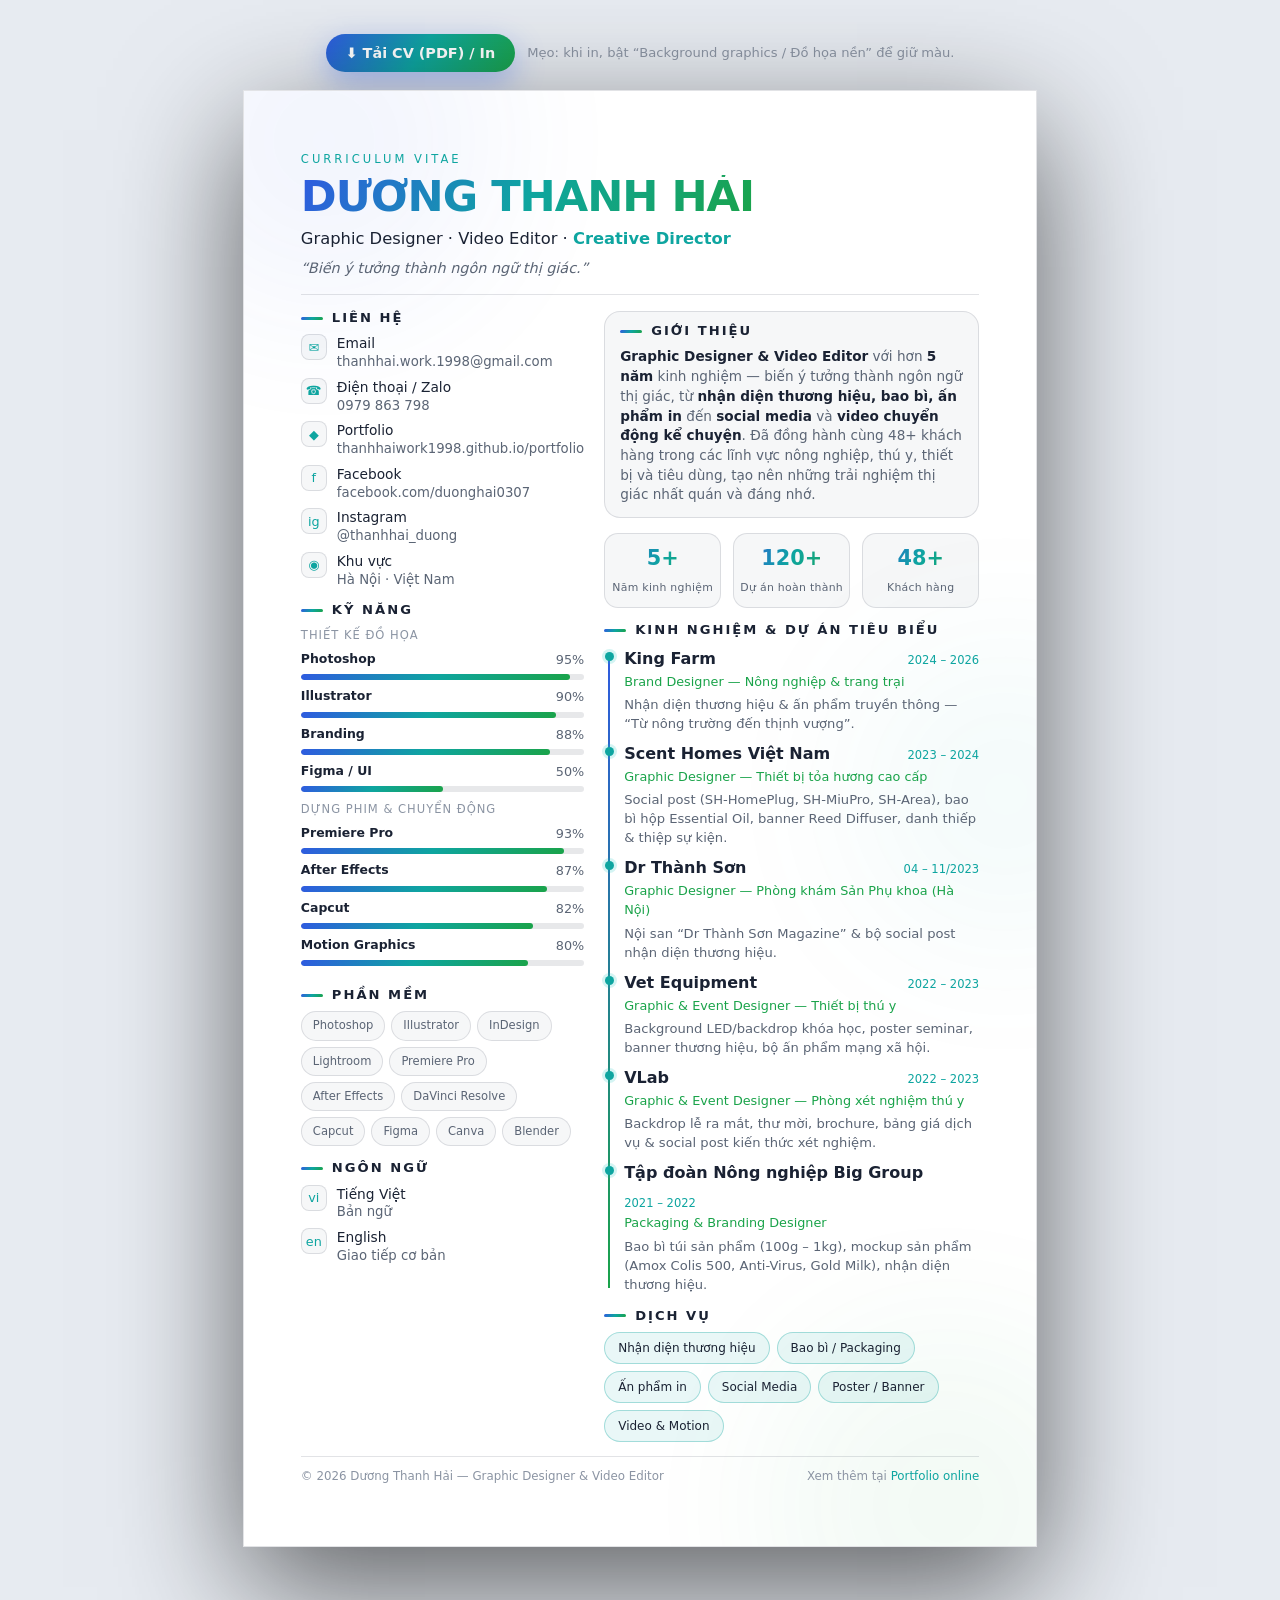
==== commit f45fa87a: "CV: fix layout in khác online + auto-scale vừa 1 trang A4 Co-Authored-By: Claude Opus 4.8 <noreply@a" ====
--- a/cv.html
+++ b/cv.html
@@ -40,7 +40,7 @@
 
     /* ===== Header ===== */
     .head{display:flex;justify-content:space-between;align-items:center;gap:22px;
-      padding-bottom:20px;margin-bottom:22px;border-bottom:1px solid var(--line)}
+      padding-bottom:14px;margin-bottom:16px;border-bottom:1px solid var(--line)}
     .eyebrow{font-family:var(--sf);font-size:.72rem;letter-spacing:3px;text-transform:uppercase;color:var(--c2);margin-bottom:6px}
     .name{font-size:2.7rem;letter-spacing:-1px;line-height:1;
       background:var(--grad);-webkit-background-clip:text;background-clip:text;color:transparent}
@@ -54,28 +54,28 @@
     .avatar img{width:100%;height:100%;object-fit:cover;object-position:center top}
 
     /* ===== Body grid ===== */
-    .grid{display:grid;grid-template-columns:1fr 1.72fr;gap:22px}
-    .col-side{display:flex;flex-direction:column;gap:20px}
-    .col-main{display:flex;flex-direction:column;gap:20px}
+    .grid{display:grid;grid-template-columns:1fr 1.72fr;gap:20px}
+    .col-side{display:flex;flex-direction:column;gap:15px}
+    .col-main{display:flex;flex-direction:column;gap:15px}
 
     .sec__title{display:flex;align-items:center;gap:9px;font-family:var(--sf);font-weight:700;
-      font-size:.82rem;letter-spacing:2px;text-transform:uppercase;color:var(--ink);margin-bottom:13px}
+      font-size:.82rem;letter-spacing:2px;text-transform:uppercase;color:var(--ink);margin-bottom:9px}
     .sec__title::before{content:'';width:22px;height:3px;border-radius:2px;background:var(--grad);flex-shrink:0}
 
     /* contact */
-    .contact{display:flex;flex-direction:column;gap:10px}
+    .contact{display:flex;flex-direction:column;gap:7px}
     .contact li{display:flex;align-items:flex-start;gap:10px;font-size:.83rem;color:var(--muted);list-style:none;line-height:1.35}
     .contact .ic{width:26px;height:26px;flex-shrink:0;border-radius:8px;display:grid;place-items:center;font-size:.8rem;
       background:var(--surface);border:1px solid var(--line);color:var(--c2)}
     .contact b{display:block;color:var(--ink);font-weight:500;font-size:.86rem}
 
     /* skills */
-    .skill{margin-bottom:11px}
+    .skill{margin-bottom:7px}
     .skill__lbl{display:flex;justify-content:space-between;font-size:.8rem;margin-bottom:5px;color:var(--muted)}
     .skill__lbl b{color:var(--ink);font-weight:600;font-family:var(--sf);font-size:.78rem}
     .bar{height:6px;border-radius:100px;background:var(--track);overflow:hidden}
     .bar i{display:block;height:100%;border-radius:100px;background:var(--grad)}
-    .subcap{font-family:var(--sf);font-size:.72rem;letter-spacing:1px;text-transform:uppercase;color:var(--faint);margin:14px 0 9px}
+    .subcap{font-family:var(--sf);font-size:.72rem;letter-spacing:1px;text-transform:uppercase;color:var(--faint);margin:9px 0 6px}
 
     /* tools + tags */
     .tags{display:flex;flex-wrap:wrap;gap:6px}
@@ -83,23 +83,23 @@
       border:1px solid var(--line);background:var(--surface)}
 
     /* panel card */
-    .card{background:var(--surface);border:1px solid var(--line);border-radius:16px;padding:16px 17px}
+    .card{background:var(--surface);border:1px solid var(--line);border-radius:16px;padding:12px 15px}
 
     /* profile */
-    .profile{color:var(--muted);font-size:.9rem;line-height:1.6}
+    .profile{color:var(--muted);font-size:.85rem;line-height:1.45}
     .profile strong{color:var(--ink);font-weight:600}
 
     /* stats */
     .stats{display:grid;grid-template-columns:repeat(3,1fr);gap:12px}
-    .stat{text-align:center;padding:12px 6px;border-radius:14px;border:1px solid var(--line);background:var(--surface)}
-    .stat b{display:block;font-family:var(--sf);font-size:1.5rem;font-weight:700;
+    .stat{text-align:center;padding:9px 6px;border-radius:14px;border:1px solid var(--line);background:var(--surface)}
+    .stat b{display:block;font-family:var(--sf);font-size:1.3rem;font-weight:700;
       background:var(--grad);-webkit-background-clip:text;background-clip:text;color:transparent}
     .stat span{font-size:.68rem;color:var(--muted);letter-spacing:.3px}
 
     /* experience timeline */
     .exp{position:relative;padding-left:20px}
     .exp::before{content:'';position:absolute;left:4px;top:6px;bottom:6px;width:1.5px;background:linear-gradient(var(--c1),var(--c3))}
-    .job{position:relative;padding-bottom:14px}
+    .job{position:relative;padding-bottom:9px}
     .job:last-child{padding-bottom:0}
     .job::before{content:'';position:absolute;left:-19.5px;top:5px;width:9px;height:9px;border-radius:50%;
       background:var(--c2);box-shadow:0 0 0 3px rgba(20,196,189,.18)}
@@ -115,7 +115,7 @@
       color:var(--ink);border:1px solid color-mix(in srgb,var(--c2) 32%,transparent);
       background:color-mix(in srgb,var(--c2) 9%,transparent)}
 
-    .foot{margin-top:22px;padding-top:14px;border-top:1px solid var(--line);
+    .foot{margin-top:14px;padding-top:11px;border-top:1px solid var(--line);
       display:flex;justify-content:space-between;align-items:center;gap:12px;flex-wrap:wrap;
       font-size:.74rem;color:var(--faint)}
     .foot a{color:var(--c2)}
@@ -123,14 +123,23 @@
     /* ===== Print ===== */
     @page{size:A4;margin:0}
     @media print{
-      html,body{background:#fff}
-      .shell{padding:0;gap:0}
+      html,body{background:#fff;margin:0}
+      .shell{padding:0;gap:0;display:block}
       .toolbar-print{display:none}
-      .page{width:210mm;min-height:297mm;box-shadow:none;border:0;break-inside:avoid}
+      .page{width:210mm;min-height:auto;box-shadow:none;border:0;margin:0 auto}
+      .page__inner{padding:12mm 14mm}
+      /* Giữ đúng layout 2 cột như bản online (không thu về 1 cột) */
+      .grid{grid-template-columns:1fr 1.72fr !important}
+      .name{font-size:2.7rem !important}
       .page::before,.page::after,.glow-t{display:none !important}
+      /* Chữ gradient -> màu đặc để luôn hiện khi in, kể cả khi tắt "Background graphics" */
+      .name,.stat b{background:none !important;-webkit-text-fill-color:#2f5be0 !important;color:#2f5be0 !important}
+      /* Không cắt ngang khối khi sang trang */
+      section,.card,.job,.stat,.avatar,.exp{break-inside:avoid}
       *{-webkit-print-color-adjust:exact !important;print-color-adjust:exact !important}
     }
-    @media (max-width:820px){
+    /* Responsive chỉ cho MÀN HÌNH — không ảnh hưởng khi in (A4 ~794px < 820px) */
+    @media screen and (max-width:820px){
       .page{width:100%;min-height:auto}
       .grid{grid-template-columns:1fr}
       .name{font-size:2.1rem}
@@ -142,6 +151,21 @@
   <div class="shell">
     <div class="toolbar-print">
       <button class="btn-print" onclick="window.print()">⬇ Tải CV (PDF) / In</button>
+      <script>
+        // Tự động scale vừa 1 trang A4 khi in / xuất PDF
+        (function(){
+          var A4=297/25.4*96; // chiều cao A4 @96dpi ≈ 1123px
+          function fit(){
+            var p=document.querySelector('.page'); if(!p) return;
+            p.style.zoom='1';
+            var h=p.getBoundingClientRect().height;
+            p.style.zoom = h>A4 ? (A4/h).toFixed(4) : '1';
+          }
+          function reset(){ var p=document.querySelector('.page'); if(p) p.style.zoom=''; }
+          window.addEventListener('beforeprint', fit);
+          window.addEventListener('afterprint', reset);
+        })();
+      </script>
       <span>Mẹo: khi in, bật “Background graphics / Đồ họa nền” để giữ màu.</span>
     </div>
 
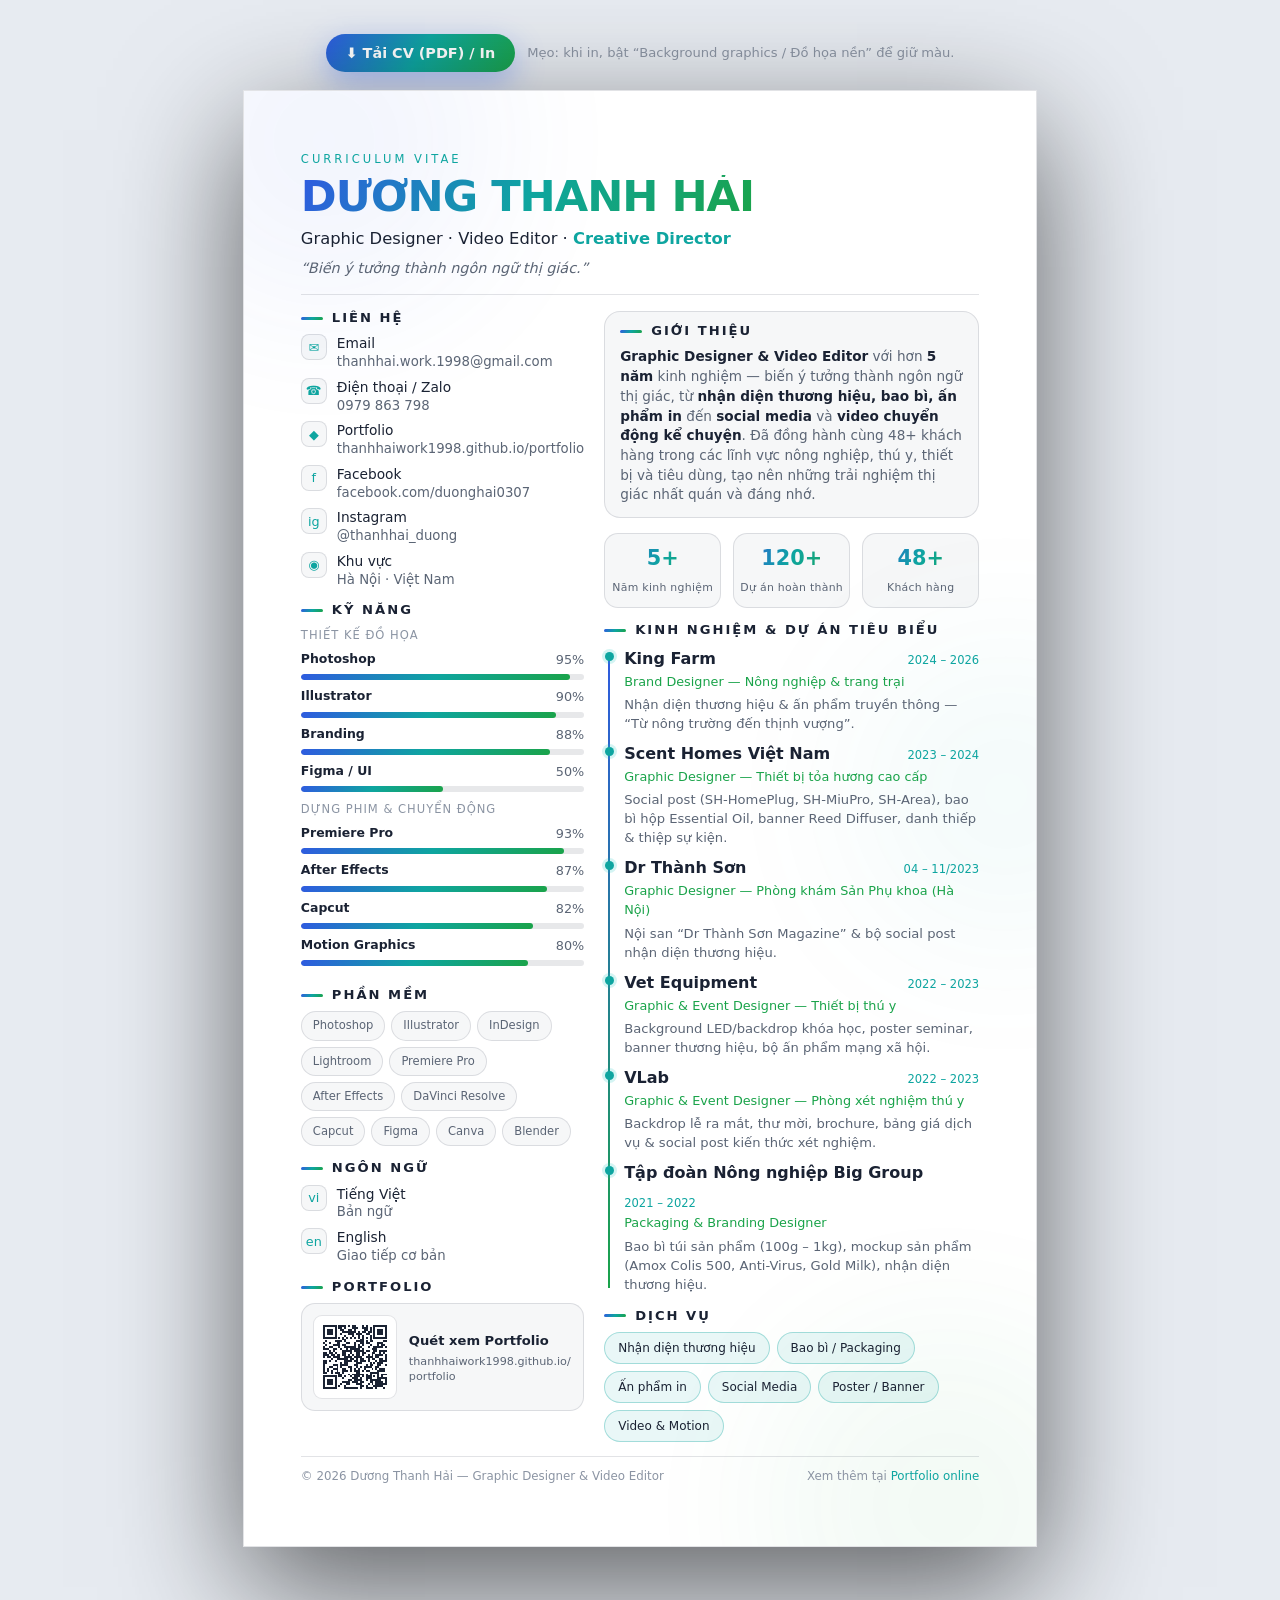
==== commit fdd0440c: "CV: avatar to hơn + thêm mã QR dẫn tới portfolio Co-Authored-By: Claude Opus 4.8 <noreply@anthropic." ====
--- a/cv.html
+++ b/cv.html
@@ -47,10 +47,10 @@
     .role{font-family:var(--sf);font-weight:500;font-size:1.02rem;color:var(--ink);margin-top:9px}
     .role b{color:var(--c2)}
     .tagline{color:var(--muted);font-size:.9rem;margin-top:7px;font-style:italic}
-    .avatar{width:112px;height:112px;flex-shrink:0;border-radius:22px;overflow:hidden;
+    .avatar{width:134px;height:134px;flex-shrink:0;border-radius:24px;overflow:hidden;
       border:1.5px solid transparent;background:
         linear-gradient(var(--panel),var(--panel)) padding-box,
-        var(--grad) border-box;box-shadow:0 14px 34px rgba(0,0,0,.5)}
+        var(--grad) border-box}
     .avatar img{width:100%;height:100%;object-fit:cover;object-position:center top}
 
     /* ===== Body grid ===== */
@@ -81,6 +81,14 @@
     .tags{display:flex;flex-wrap:wrap;gap:6px}
     .tags span{font-size:.72rem;padding:5px 11px;border-radius:100px;color:var(--muted);
       border:1px solid var(--line);background:var(--surface)}
+
+    /* QR code */
+    .qr{display:flex;align-items:center;gap:12px;padding:11px;border:1px solid var(--line);border-radius:14px;background:var(--surface)}
+    .qr__box{width:84px;height:84px;flex-shrink:0;background:#fff;border-radius:9px;padding:5px;border:1px solid var(--line)}
+    .qr__box svg{width:100%;height:100%;display:block;shape-rendering:crispEdges}
+    .qr__txt{display:flex;flex-direction:column;gap:3px}
+    .qr__txt b{font-family:var(--sf);font-size:.82rem;color:var(--ink);font-weight:600}
+    .qr__txt span{font-size:.7rem;color:var(--muted);line-height:1.35;word-break:break-word}
 
     /* panel card */
     .card{background:var(--surface);border:1px solid var(--line);border-radius:16px;padding:12px 15px}
@@ -232,6 +240,14 @@
                 <li><span class="ic">en</span><span><b>English</b>Giao tiếp cơ bản</span></li>
               </ul>
             </section>
+
+            <section>
+              <h2 class="sec__title">Portfolio</h2>
+              <div class="qr">
+                <div class="qr__box"><svg xmlns="http://www.w3.org/2000/svg" width="37" height="37" viewBox="0 0 37 37"><path fill="#fff" d="M0 0h37v37h-37z"/><path stroke="#1a2233" d="M2 2.5h7m1 0h4m1 0h1m1 0h2m3 0h1m1 0h1m3 0h7m-33 1h1m5 0h1m1 0h2m1 0h1m3 0h3m2 0h3m1 0h1m1 0h1m5 0h1m-33 1h1m1 0h3m1 0h1m2 0h2m2 0h2m1 0h1m4 0h2m1 0h1m1 0h1m1 0h3m1 0h1m-33 1h1m1 0h3m1 0h1m3 0h7m1 0h1m1 0h2m1 0h2m1 0h1m1 0h3m1 0h1m-33 1h1m1 0h3m1 0h1m2 0h1m3 0h3m1 0h3m2 0h2m2 0h1m1 0h3m1 0h1m-33 1h1m5 0h1m4 0h1m3 0h1m2 0h1m1 0h1m3 0h1m1 0h1m5 0h1m-33 1h7m1 0h1m1 0h1m1 0h1m1 0h1m1 0h1m1 0h1m1 0h1m1 0h1m1 0h1m1 0h7m-23 1h2m7 0h2m3 0h1m-24 1h1m4 0h4m1 0h1m5 0h4m1 0h1m1 0h2m5 0h2m-33 1h1m2 0h1m3 0h2m3 0h2m2 0h1m2 0h2m1 0h2m4 0h3m-30 1h1m3 0h4m1 0h2m4 0h1m1 0h1m1 0h1m3 0h1m3 0h1m1 0h2m-32 1h1m2 0h2m3 0h1m2 0h6m1 0h2m3 0h1m2 0h5m1 0h1m-33 1h3m2 0h2m2 0h1m2 0h1m1 0h5m1 0h1m4 0h3m-25 1h1m1 0h1m4 0h5m1 0h5m1 0h2m2 0h2m1 0h4m-33 1h2m1 0h2m1 0h1m3 0h2m2 0h1m2 0h2m1 0h2m3 0h2m2 0h1m1 0h1m-32 1h3m1 0h2m1 0h2m1 0h2m1 0h1m1 0h1m1 0h2m1 0h1m2 0h1m1 0h1m1 0h4m1 0h1m-33 1h1m1 0h2m1 0h4m2 0h4m1 0h4m2 0h4m1 0h2m3 0h1m-29 1h1m2 0h6m1 0h2m1 0h1m1 0h2m2 0h1m1 0h2m2 0h2m1 0h1m-33 1h2m1 0h1m2 0h1m4 0h4m1 0h2m1 0h3m1 0h1m3 0h1m1 0h4m-33 1h2m7 0h1m1 0h2m4 0h3m4 0h1m1 0h1m1 0h3m-31 1h1m4 0h3m1 0h4m3 0h2m4 0h1m1 0h2m2 0h2m2 0h1m-33 1h1m2 0h2m2 0h1m1 0h1m3 0h2m2 0h1m1 0h1m1 0h4m2 0h2m-29 1h1m1 0h1m2 0h3m2 0h2m2 0h1m1 0h1m1 0h1m2 0h1m3 0h1m1 0h1m1 0h3m-32 1h1m1 0h1m1 0h1m2 0h1m2 0h3m1 0h1m1 0h3m1 0h1m1 0h2m4 0h4m-32 1h2m2 0h1m1 0h3m1 0h1m6 0h2m5 0h5m-21 1h2m3 0h1m1 0h6m1 0h1m1 0h1m3 0h1m1 0h3m-33 1h7m1 0h2m1 0h1m2 0h1m1 0h3m1 0h1m1 0h3m1 0h1m1 0h1m1 0h1m-31 1h1m5 0h1m3 0h1m4 0h3m1 0h1m2 0h3m3 0h5m-33 1h1m1 0h3m1 0h1m6 0h2m1 0h4m2 0h1m1 0h6m2 0h1m-33 1h1m1 0h3m1 0h1m3 0h4m1 0h3m1 0h2m3 0h2m1 0h4m1 0h1m-33 1h1m1 0h3m1 0h1m2 0h1m2 0h2m3 0h3m3 0h1m1 0h1m1 0h6m-33 1h1m5 0h1m1 0h1m2 0h1m7 0h2m1 0h1m3 0h5m-31 1h7m4 0h7m1 0h1m2 0h4m1 0h1m3 0h1"/></svg></div>
+                <div class="qr__txt"><b>Quét xem Portfolio</b><span>thanhhaiwork1998.github.io/portfolio</span></div>
+              </div>
+            </section>
           </aside>
 
           <!-- ============ MAIN ============ -->
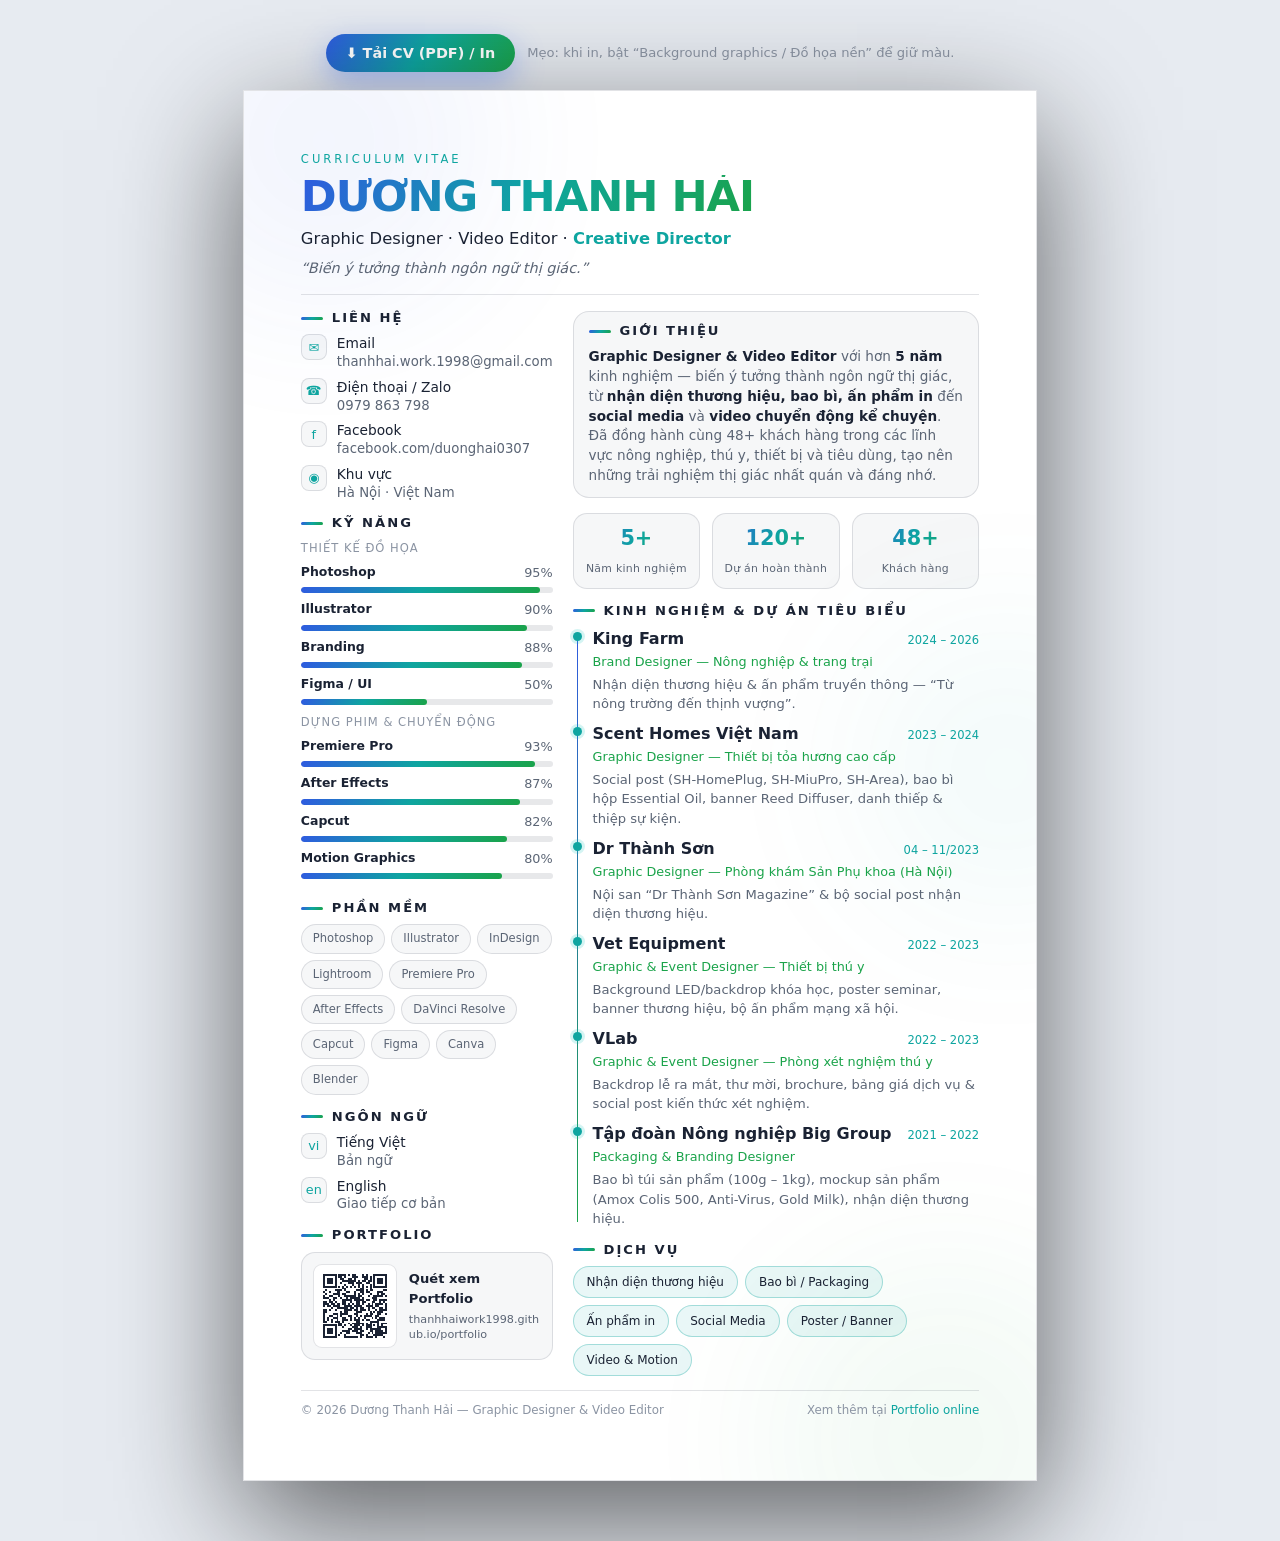
==== commit 892730f0: "CV: bỏ Instagram và Portfolio khỏi mục Liên hệ Co-Authored-By: Claude Opus 4.8 <noreply@anthropic.co" ====
--- a/cv.html
+++ b/cv.html
@@ -203,9 +203,7 @@
               <ul class="contact">
                 <li><span class="ic">✉</span><span><b>Email</b>thanhhai.work.1998@gmail.com</span></li>
                 <li><span class="ic">☎</span><span><b>Điện thoại / Zalo</b>0979 863 798</span></li>
-                <li><span class="ic">◆</span><span><b>Portfolio</b>thanhhaiwork1998.github.io/portfolio</span></li>
                 <li><span class="ic">f</span><span><b>Facebook</b>facebook.com/duonghai0307</span></li>
-                <li><span class="ic">ig</span><span><b>Instagram</b>@thanhhai_duong</span></li>
                 <li><span class="ic">◉</span><span><b>Khu vực</b>Hà Nội · Việt Nam</span></li>
               </ul>
             </section>
